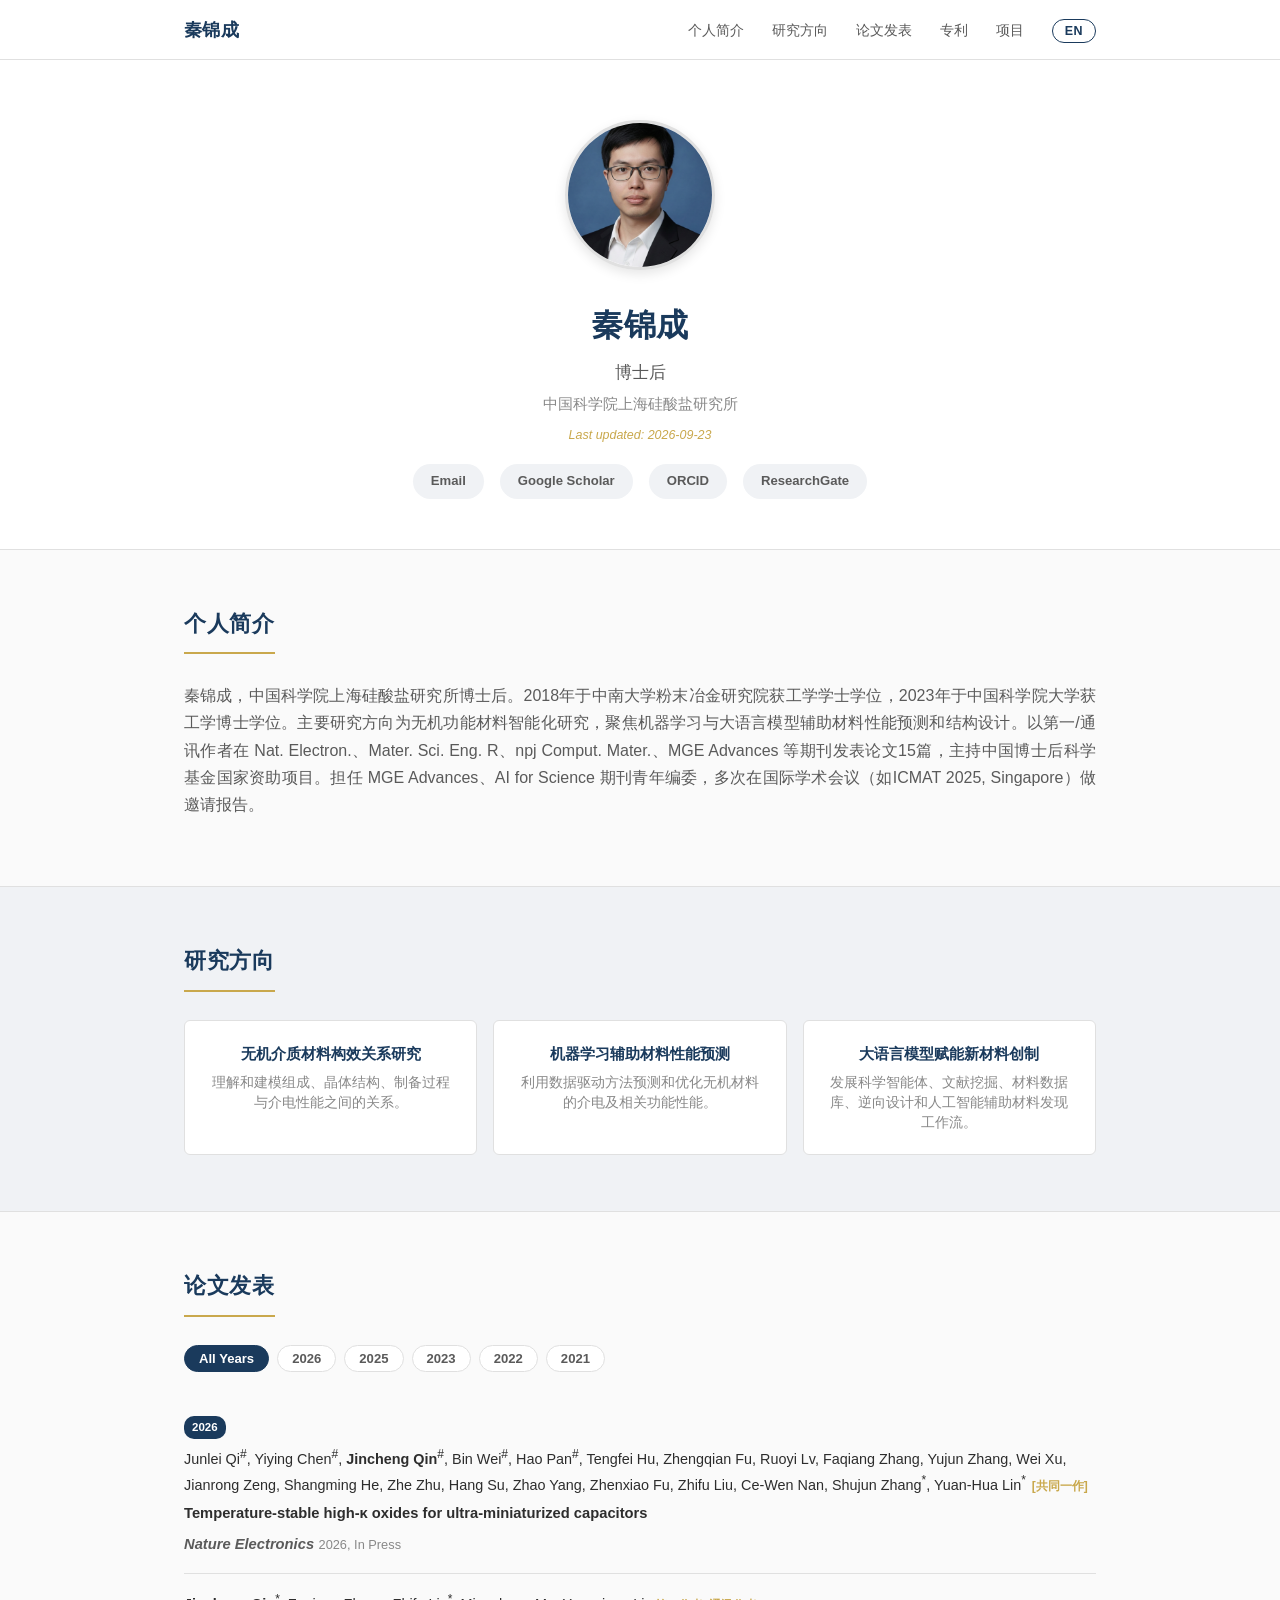
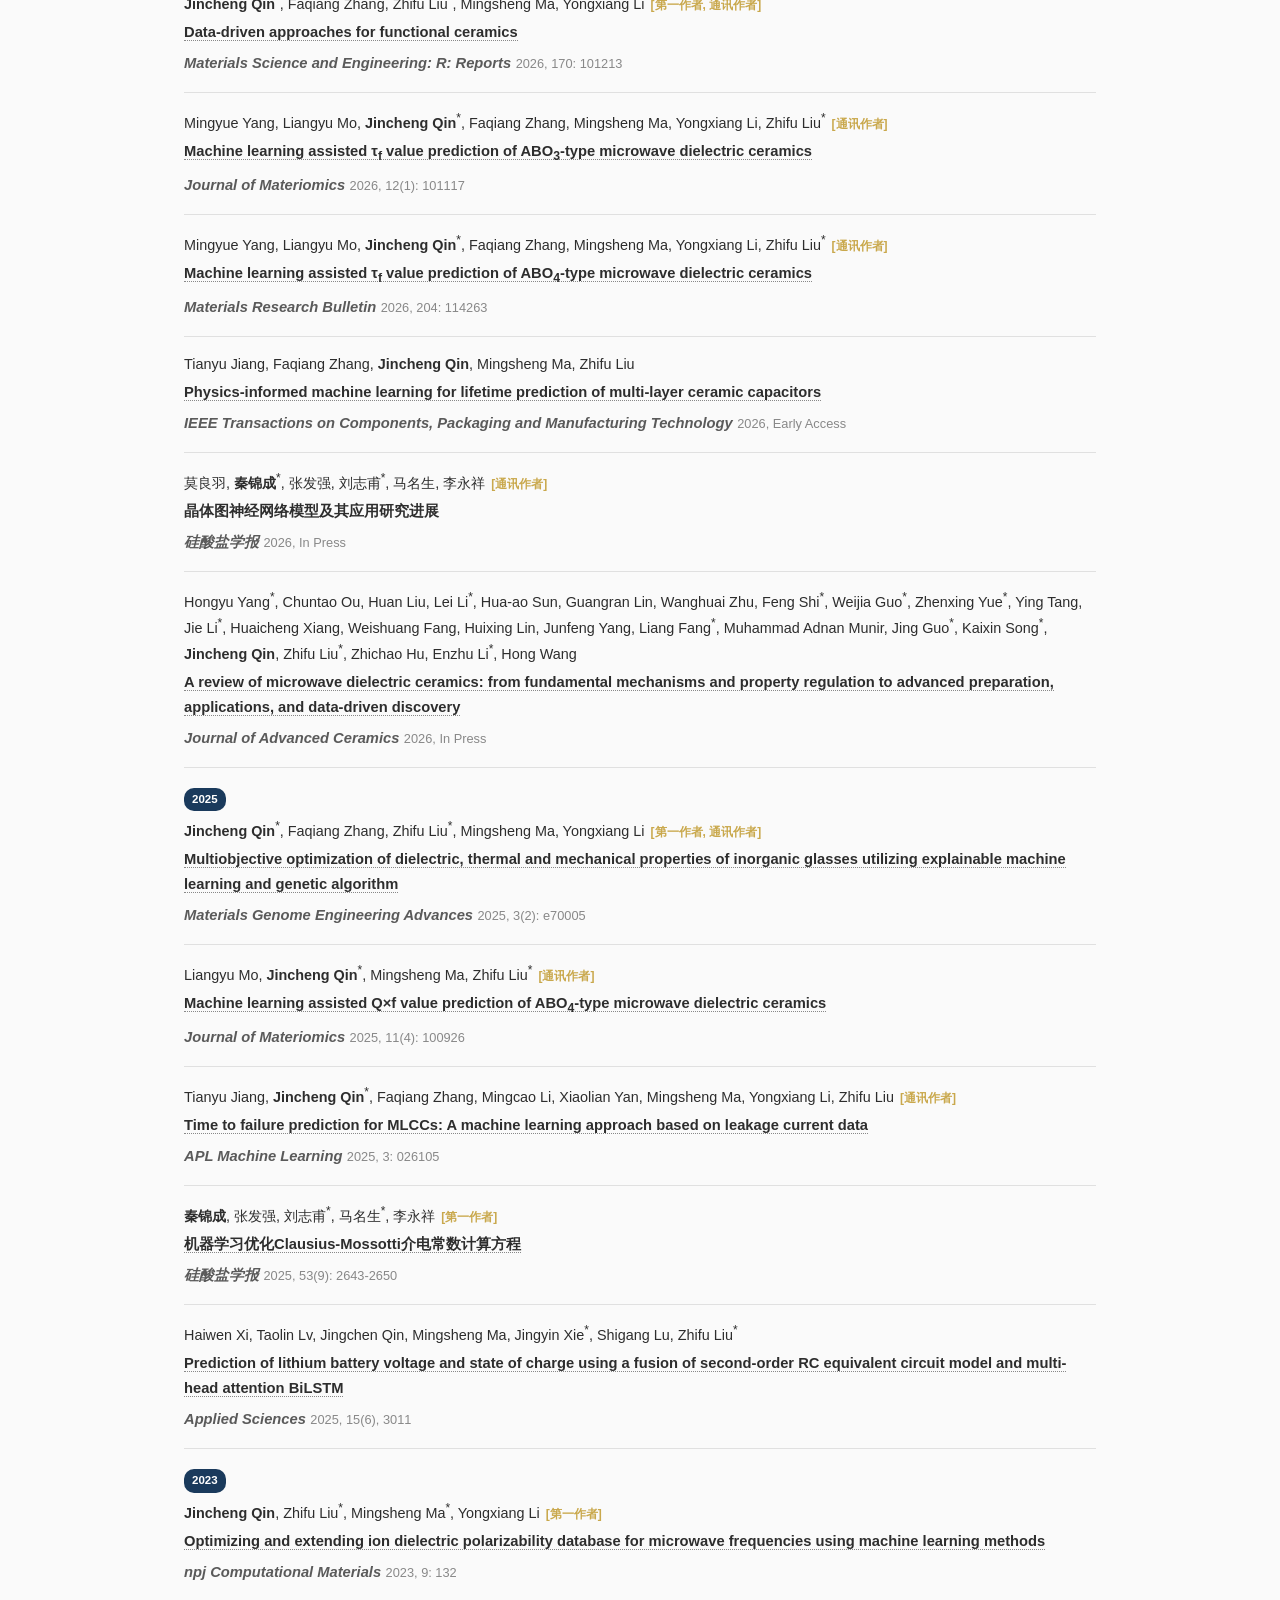
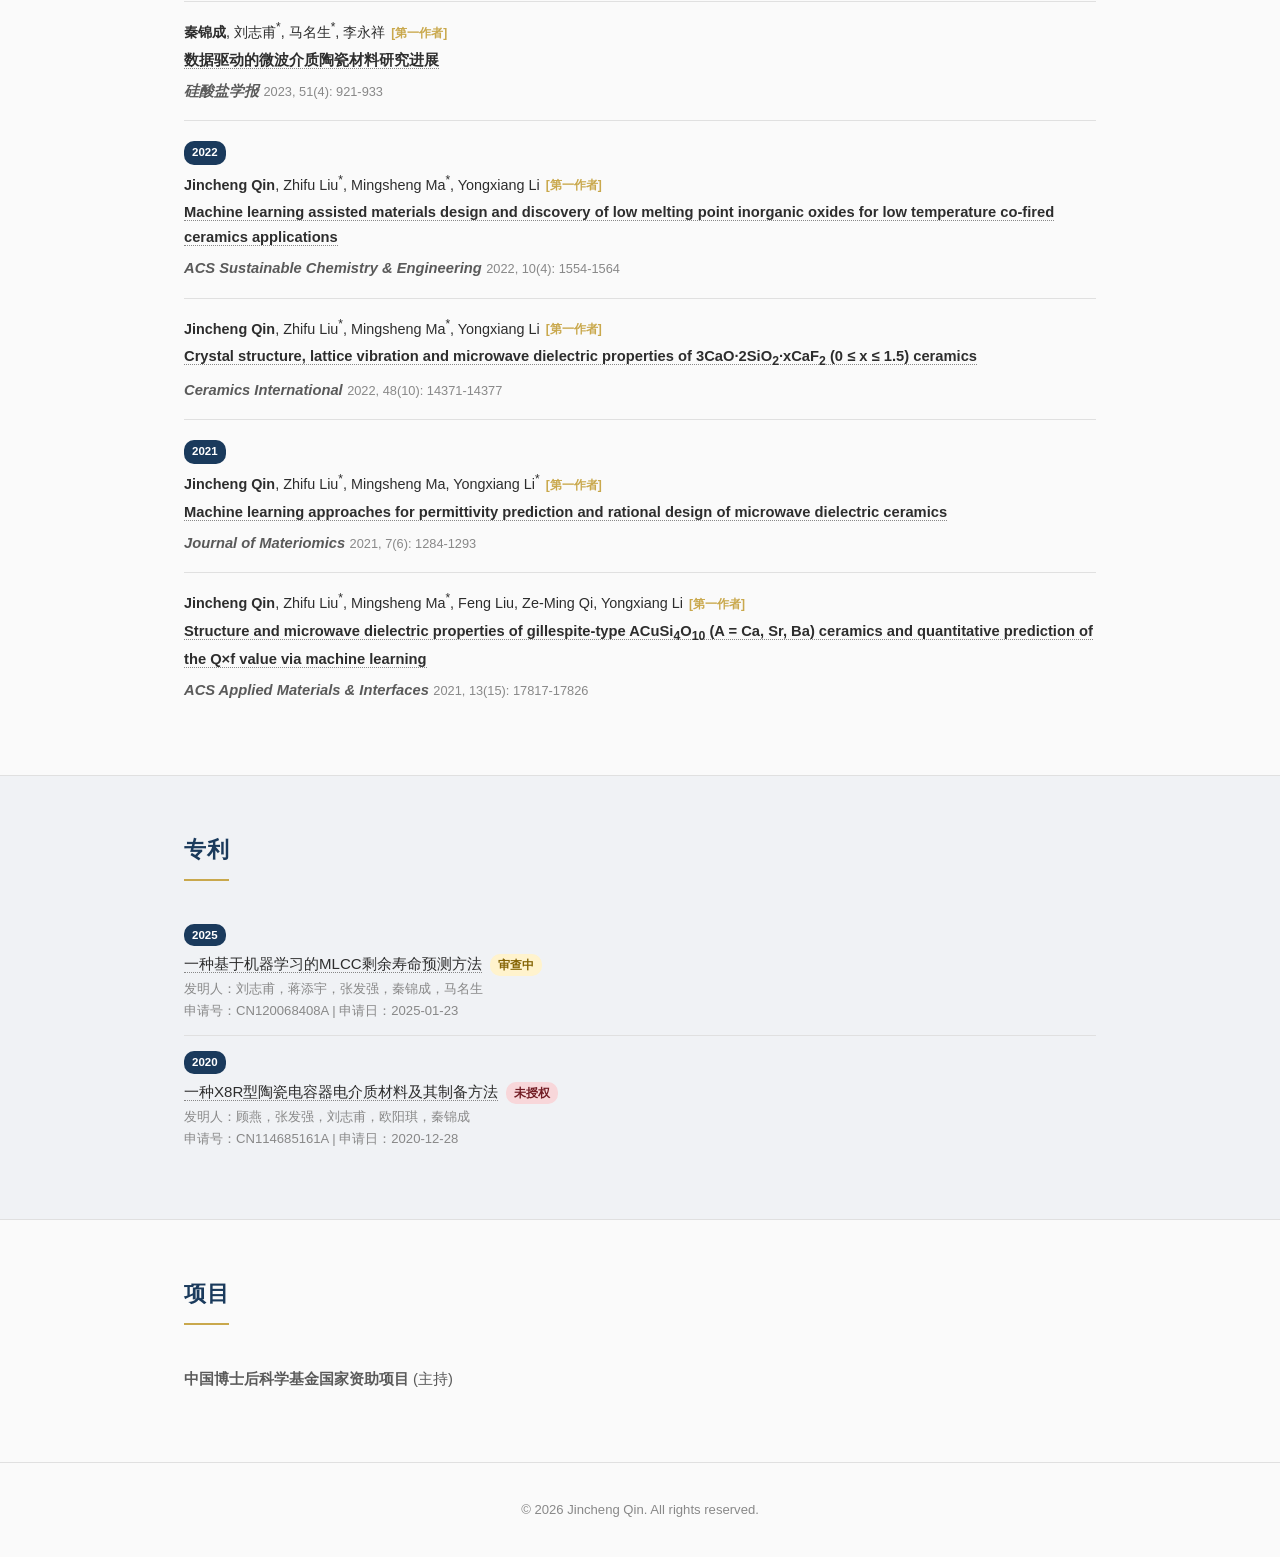
==== index.html @ 574beeb6 "Remove temporary research descriptions from homepage" ====
<!DOCTYPE html>
<html lang="zh-CN">
<head>
  <meta charset="UTF-8">
  <meta name="viewport" content="width=device-width, initial-scale=1.0">
  <title>Jincheng Qin (秦锦成) | Materials Scientist | Machine Learning for Functional Ceramics</title>

  <!-- ===== SEO Meta Tags ===== -->
  <meta name="description" content="Jincheng Qin (秦锦成) is a postdoctoral researcher at the Shanghai Institute of Ceramics, Chinese Academy of Sciences. His research focuses on machine learning, materials informatics, microwave dielectric ceramics, MLCCs, and large language model-assisted materials discovery and design.">
  <meta name="keywords" content="秦锦成, Jincheng Qin, 上硅所, SICCAS, 博士后, Postdoctoral Fellow, 机器学习, machine learning, 大语言模型, large language model, 材料基因工程, materials genome engineering, 无机功能材料, inorganic functional materials, 微波介质陶瓷, microwave dielectric ceramics, MLCC, 中科院上海硅酸盐研究所, Shanghai Institute of Ceramics">
  <meta name="author" content="Jincheng Qin">
  <meta name="robots" content="index, follow, max-image-preview:large">
  <meta name="googlebot" content="index, follow">
  <link rel="alternate" hreflang="x-default" href="https://qinjcsiccas.github.io/cv/">
  <link rel="alternate" hreflang="en" href="https://qinjcsiccas.github.io/cv/">
  <link rel="alternate" hreflang="zh" href="https://qinjcsiccas.github.io/cv/">
  <link rel="sitemap" type="application/xml" href="https://qinjcsiccas.github.io/cv/sitemap.xml">

  <!-- ===== Open Graph (for social sharing & AI agents like ChatGPT) ===== -->
  <meta property="og:title" content="Jincheng Qin (秦锦成) — Postdoctoral Fellow, SICCAS">
  <meta property="og:description" content="无机功能材料智能化研究，聚焦机器学习与大语言模型辅助材料性能预测和结构设计。">
  <meta property="og:type" content="profile">
  <meta property="og:url" content="https://qinjcsiccas.github.io/cv/">
  <meta property="og:image" content="https://qinjcsiccas.github.io/cv/images/Gemini.jpg">
  <meta property="og:locale" content="zh_CN">
  <meta property="profile:first_name" content="Jincheng">
  <meta property="profile:last_name" content="Qin">
  <meta property="profile:username" content="qinjcsiccas">

  <!-- ===== Canonical URL ===== -->
  <link rel="canonical" href="https://qinjcsiccas.github.io/cv/">

  <!-- ===== JSON-LD Structured Data ===== -->
  <script type="application/ld+json">
  {
    "@context":"https://schema.org",
    "@type":"ProfilePage",
    "@id":"https://qinjcsiccas.github.io/cv/#profile",
    "url":"https://qinjcsiccas.github.io/cv/",
    "name":"Jincheng Qin (秦锦成) - Personal Academic Homepage",
    "description":"Personal academic homepage of Jincheng Qin (秦锦成), a materials scientist working on machine learning, materials informatics, microwave dielectric ceramics, MLCCs, and AI-assisted materials discovery.",
    "dateModified":"2026-09-23T00:00:00+08:00",
    "mainEntity":{
      "@type":"Person",
      "@id":"https://qinjcsiccas.github.io/cv/#person",
      "name":"Jincheng Qin",
      "alternateName":["秦锦成","Qin Jincheng"],
      "givenName":"Jincheng",
      "familyName":"Qin",
      "jobTitle":"Postdoctoral Researcher",
      "url":"https://qinjcsiccas.github.io/cv/",
      "description":"Materials scientist working on machine learning, materials informatics, microwave dielectric ceramics, MLCCs, and AI-assisted materials discovery.",
      "image":"https://qinjcsiccas.github.io/cv/images/Gemini.jpg",
      "affiliation":{"@type":"Organization","name":"Shanghai Institute of Ceramics, Chinese Academy of Sciences","alternateName":"中国科学院上海硅酸盐研究所"},
      "alumniOf":[{"@type":"Organization","name":"University of Chinese Academy of Sciences","alternateName":"中国科学院大学"},{"@type":"Organization","name":"Central South University","alternateName":"中南大学"}],
      "knowsAbout":["Materials Science","Materials Informatics","Machine Learning","Artificial Intelligence","Microwave Dielectric Ceramics","Multilayer Ceramic Capacitors","Materials Databases","Inverse Materials Design","Scientific AI Agents"],
      "sameAs":["https://scholar.google.com/citations?user=EhcCDTUAAAAJ&hl=zh-CN","https://orcid.org/0000-0002-0398-4565","https://www.researchgate.net/profile/Jincheng_Qin2"]
    }
  }
  </script>

  <link rel="stylesheet" href="css/style.css">
</head>
<body>

<!-- Navigation -->
<nav class="nav">
  <div class="nav-inner">
    <a href="#" class="nav-name" id="nav-name">秦锦成</a>
    <ul class="nav-links">
      <li><a href="#about" id="nav-about">个人简介</a></li>
      <li><a href="#research" id="nav-research">研究方向</a></li>
      <li><a href="#publications" id="nav-pub">论文发表</a></li>
      <li><a href="#patents" id="nav-patents">专利</a></li>
      <li><a href="#grants" id="nav-grants">基金</a></li>
      <li><button class="lang-toggle" id="lang-btn">EN</button></li>
    </ul>
  </div>
</nav>

<!-- Hero -->
<header class="hero" id="home">
  <img src="images/Gemini.jpg" alt="Jincheng Qin" class="hero-photo">
  <h1 class="hero-name" id="hero-name">秦锦成</h1>
  <p class="hero-title" id="hero-title">博士后</p>
  <p class="hero-affiliation" id="hero-affiliation">中国科学院上海硅酸盐研究所</p>
  <p class="hero-update">Last updated: 2026-09-23</p>
  <div class="hero-social">
    <a href="mailto:qinjccas@gmail.com" title="Email">Email</a>
    <a href="https://scholar.google.com/citations?user=EhcCDTUAAAAJ&hl=zh-CN&oi=ao" title="Google Scholar" target="_blank">Google Scholar</a>
    <a href="https://orcid.org/0000-0002-0398-4565" title="ORCID" target="_blank">ORCID</a>
    <a href="https://www.researchgate.net/profile/Jincheng_Qin2" title="ResearchGate" target="_blank">ResearchGate</a>
  </div>
</header>

<!-- About -->
<section class="section" id="about">
  <h2 class="section-title" id="about-heading">个人简介</h2>
  <div class="about-text">
    <div id="about-full" class="about-full"><p><strong>Jincheng Qin (秦锦成)</strong> is a postdoctoral researcher at the <strong>Shanghai Institute of Ceramics, Chinese Academy of Sciences</strong>.</p><p>His research focuses on <strong>machine learning and artificial intelligence for materials science</strong>, with particular interests in <strong>microwave dielectric ceramics</strong>, <strong>multilayer ceramic capacitors (MLCCs)</strong>, <strong>materials informatics</strong>, <strong>materials databases</strong>, and <strong>AI-assisted materials discovery and design</strong>.</p><p>His recent work explores <strong>large language model-assisted scientific agents</strong>, data-driven materials design, inverse design, high-throughput screening, and closed-loop prediction, experiment, and characterization workflows.</p></div>
  </div>
</section>

<!-- Research Interests -->
<div class="section-alt">
  <section class="section" id="research">
    <h2 class="section-title" id="research-heading">研究方向</h2>
    <div class="research-grid" id="research-grid"></div>
  </section>
</div>

<!-- Publications -->
<section class="section" id="publications">
  <h2 class="section-title" id="pub-heading">论文发表</h2>
  <div class="pub-year-filter" id="pub-year-filter"></div>
  <ul class="pub-list" id="pub-list"></ul>
</section>

<!-- Patents -->
<div class="section-alt">
  <section class="section" id="patents">
    <h2 class="section-title" id="patent-heading">专利</h2>
    <ul class="patent-list" id="patent-list"></ul>
  </section>
</div>

<!-- Grants -->
<section class="section" id="grants">
  <h2 class="section-title" id="grant-heading">科研基金</h2>
  <div id="grant-list"></div>
</section>

<!-- Footer -->
<footer class="footer">
  <p id="footer-text">© 2026 Jincheng Qin. All rights reserved.</p>
</footer>

<script src="js/main.js"></script>
</body>
</html>
---- css/style.css ----
/* ========================================
   Academic Personal Homepage - Style
   Clean, minimal, materials science scholar
   ======================================== */

:root {
  --primary: #1a3a5c;
  --primary-light: #2c5f8a;
  --accent: #c9a84c;
  --accent-light: #e8d5a3;
  --bg: #fafafa;
  --bg-alt: #f0f2f5;
  --text: #2d2d2d;
  --text-light: #5a5a5a;
  --text-muted: #888;
  --border: #e0e0e0;
  --white: #ffffff;
  --shadow: 0 1px 3px rgba(0,0,0,0.08);
  --shadow-md: 0 4px 12px rgba(0,0,0,0.1);
  --radius: 6px;
  --max-width: 960px;
  --nav-height: 60px;
}

* { margin: 0; padding: 0; box-sizing: border-box; }

html { scroll-behavior: smooth; scroll-padding-top: var(--nav-height); }

body {
  font-family: "Segoe UI", "Helvetica Neue", Arial, "Noto Sans SC", "PingFang SC", "Microsoft YaHei", sans-serif;
  font-size: 16px;
  line-height: 1.7;
  color: var(--text);
  background: var(--bg);
  -webkit-font-smoothing: antialiased;
}

/* ===== Navigation ===== */
.nav {
  position: fixed; top: 0; left: 0; right: 0; z-index: 1000;
  height: var(--nav-height);
  background: rgba(255,255,255,0.95);
  backdrop-filter: blur(10px);
  border-bottom: 1px solid var(--border);
  display: flex; align-items: center;
}

.nav-inner {
  max-width: var(--max-width); width: 100%;
  margin: 0 auto; padding: 0 24px;
  display: flex; justify-content: space-between; align-items: center;
}

.nav-name {
  font-size: 1.15rem; font-weight: 700; color: var(--primary);
  text-decoration: none; letter-spacing: 0.02em;
}

.nav-links { display: flex; gap: 28px; align-items: center; list-style: none; }
.nav-links a {
  font-size: 0.9rem; color: var(--text-light); text-decoration: none;
  font-weight: 500; transition: color 0.2s;
}
.nav-links a:hover { color: var(--primary); }

.lang-toggle {
  background: none; border: 1.5px solid var(--primary);
  color: var(--primary); font-size: 0.78rem; font-weight: 600;
  padding: 4px 12px; border-radius: 20px; cursor: pointer;
  transition: all 0.2s; letter-spacing: 0.04em;
}
.lang-toggle:hover { background: var(--primary); color: var(--white); }

/* ===== Hero ===== */
.hero {
  padding: calc(var(--nav-height) + 60px) 24px 50px;
  text-align: center; background: var(--white);
  border-bottom: 1px solid var(--border);
}

.hero-photo {
  width: 150px; height: 150px; border-radius: 50%;
  object-fit: cover; border: 3px solid var(--border);
  margin-bottom: 20px; box-shadow: var(--shadow-md);
}

.hero-name { font-size: 2rem; font-weight: 700; color: var(--primary); margin-bottom: 6px; letter-spacing: 0.02em; }
.hero-title { font-size: 1.05rem; color: var(--text-light); margin-bottom: 4px; }
.hero-affiliation { font-size: 0.95rem; color: var(--text-muted); margin-bottom: 8px; }
.hero-update { font-size: 0.78rem; color: var(--accent); margin-bottom: 18px; font-style: italic; }

.hero-social { display: flex; justify-content: center; gap: 16px; }
.hero-social a {
  display: inline-flex; align-items: center; justify-content: center;
  padding: 6px 18px; border-radius: 20px;
  background: var(--bg-alt); color: var(--text-light);
  text-decoration: none; font-size: 0.82rem; font-weight: 600;
  transition: all 0.2s;
}
.hero-social a:hover { background: var(--primary); color: var(--white); }

/* ===== Section Common ===== */
.section {
  max-width: var(--max-width); margin: 0 auto;
  padding: 56px 24px;
}

.section-alt { background: var(--bg-alt); border-top: 1px solid var(--border); border-bottom: 1px solid var(--border); }
.section-alt .section { padding-top: 56px; padding-bottom: 56px; }

.section-title {
  font-size: 1.35rem; font-weight: 700; color: var(--primary);
  margin-bottom: 28px; padding-bottom: 10px;
  border-bottom: 2px solid var(--accent);
  display: inline-block; letter-spacing: 0.03em;
}

/* ===== About ===== */
.about-text { color: var(--text-light); max-width: var(--max-width); text-align: justify; }
.about-text p { margin-bottom: 12px; }

.about-full {
  margin-bottom: 12px;
  text-align: justify;
}

/* ===== Research Interests ===== */
.research-grid {
  display: grid;
  grid-template-columns: repeat(auto-fill, minmax(260px, 1fr));
  gap: 16px;
}

.research-card {
  background: var(--white); border: 1px solid var(--border);
  border-radius: var(--radius); padding: 20px 22px;
  transition: all 0.2s; text-align: center;
}
.research-card:hover {
  border-color: var(--primary-light);
  box-shadow: var(--shadow-md);
  transform: translateY(-2px);
}

.research-card h3 {
  font-size: 0.95rem; font-weight: 700; color: var(--primary);
  margin-bottom: 6px;
}
.research-card p {
  font-size: 0.85rem; color: var(--text-muted); line-height: 1.5;
}

/* ===== Publications ===== */
.pub-year-filter {
  display: flex; flex-wrap: wrap; gap: 8px; margin-bottom: 24px;
}
.pub-year-btn {
  background: var(--white); border: 1.5px solid var(--border);
  color: var(--text-light); font-size: 0.82rem; font-weight: 600;
  padding: 5px 14px; border-radius: 20px; cursor: pointer;
  transition: all 0.2s;
}
.pub-year-btn:hover, .pub-year-btn.active {
  background: var(--primary); color: var(--white); border-color: var(--primary);
}

.pub-list { list-style: none; }

.pub-item {
  padding: 16px 0; border-bottom: 1px solid var(--border);
  transition: background 0.2s;
}
.pub-item:last-child { border-bottom: none; }
.pub-item.hidden { display: none; }

.pub-year-tag {
  display: inline-block; font-size: 0.72rem; font-weight: 700;
  background: var(--primary); color: var(--white);
  padding: 2px 8px; border-radius: 10px; margin-bottom: 6px;
}

.pub-authors { font-size: 0.9rem; color: var(--text); line-height: 1.6; }
.pub-authors .me { font-weight: 700; color: var(--primary); text-decoration: underline; text-underline-offset: 3px; }
.pub-authors .role { font-size: 0.75rem; color: var(--accent); font-weight: 600; margin-left: 2px; }

.pub-title { font-size: 0.92rem; font-weight: 600; color: var(--text); margin: 4px 0; }
.pub-doi-link { color: var(--text); text-decoration: none; border-bottom: 1px dotted var(--text-muted); transition: all 0.2s; }
.pub-doi-link:hover { color: var(--primary); border-bottom-color: var(--primary); }
.pub-journal { font-size: 0.92rem; font-style: italic; font-weight: 700; color: var(--text-light); }
.pub-detail { font-size: 0.8rem; color: var(--text-muted); }

/* ===== Patents ===== */
.patent-list { list-style: none; }
.patent-item {
  padding: 14px 0; border-bottom: 1px solid var(--border);
  font-size: 0.92rem; color: var(--text-light); line-height: 1.6;
}
.patent-item:last-child { border-bottom: none; }
.patent-status {
  display: inline-block; font-size: 0.72rem; font-weight: 600;
  padding: 2px 8px; border-radius: 10px; margin-left: 8px;
}
.patent-status.pending { background: #fff3cd; color: #856404; }
.patent-status.unauthorized { background: #f8d7da; color: #721c24; }
.patent-title { font-size: 0.94rem; font-weight: 500; color: var(--text); margin-bottom: 2px; }
.patent-inventor { font-size: 0.82rem; color: var(--text-muted); margin-top: 2px; }
.patent-detail { font-size: 0.82rem; color: var(--text-muted); margin-top: 1px; }

/* ===== Grants ===== */
.grant-item {
  padding: 14px 0; font-size: 0.92rem; color: var(--text-light);
  border-bottom: 1px solid var(--border);
}
.grant-item:last-child { border-bottom: none; }

/* ===== Footer ===== */
.footer {
  text-align: center; padding: 36px 24px;
  font-size: 0.82rem; color: var(--text-muted);
  border-top: 1px solid var(--border);
}

/* ===== Responsive ===== */
@media (max-width: 768px) {
  .nav-links { gap: 12px; }
  .nav-links a { font-size: 0.8rem; }
  .lang-toggle { font-size: 0.72rem; padding: 3px 10px; }
  .hero-name { font-size: 1.5rem; }
  .hero-photo { width: 120px; height: 120px; }
  .hero-title { font-size: 0.95rem; }
  .hero-affiliation { font-size: 0.85rem; }
  .section { padding: 40px 16px; }
  .research-grid { grid-template-columns: 1fr; }
  .pub-year-filter { gap: 6px; }
}

@media (max-width: 480px) {
  .nav-links { gap: 8px; }
  .nav-links a { font-size: 0.7rem; }
  .lang-toggle { font-size: 0.68rem; padding: 2px 8px; }
  .hero-name { font-size: 1.35rem; }
  .hero-title { font-size: 0.9rem; }
  .hero-affiliation { font-size: 0.78rem; }
  .hero-social a { padding: 5px 12px; font-size: 0.75rem; }
}
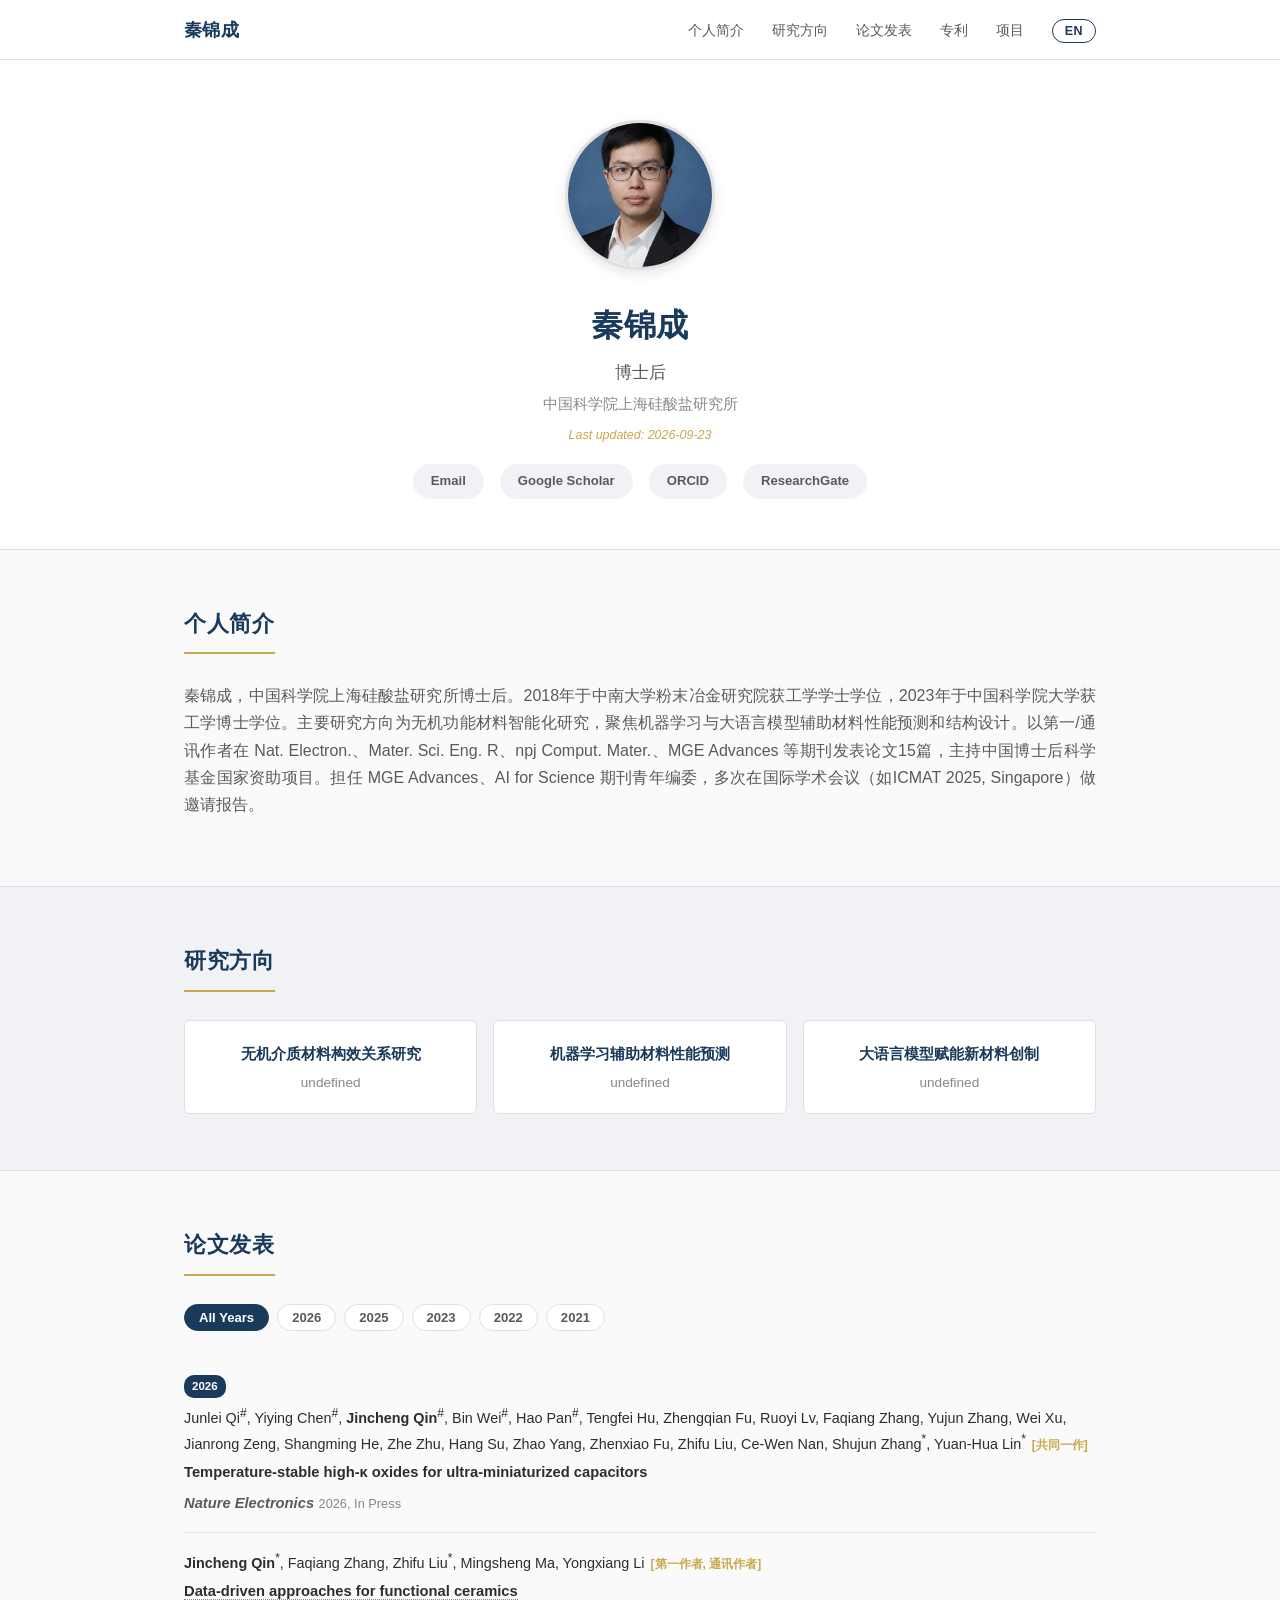
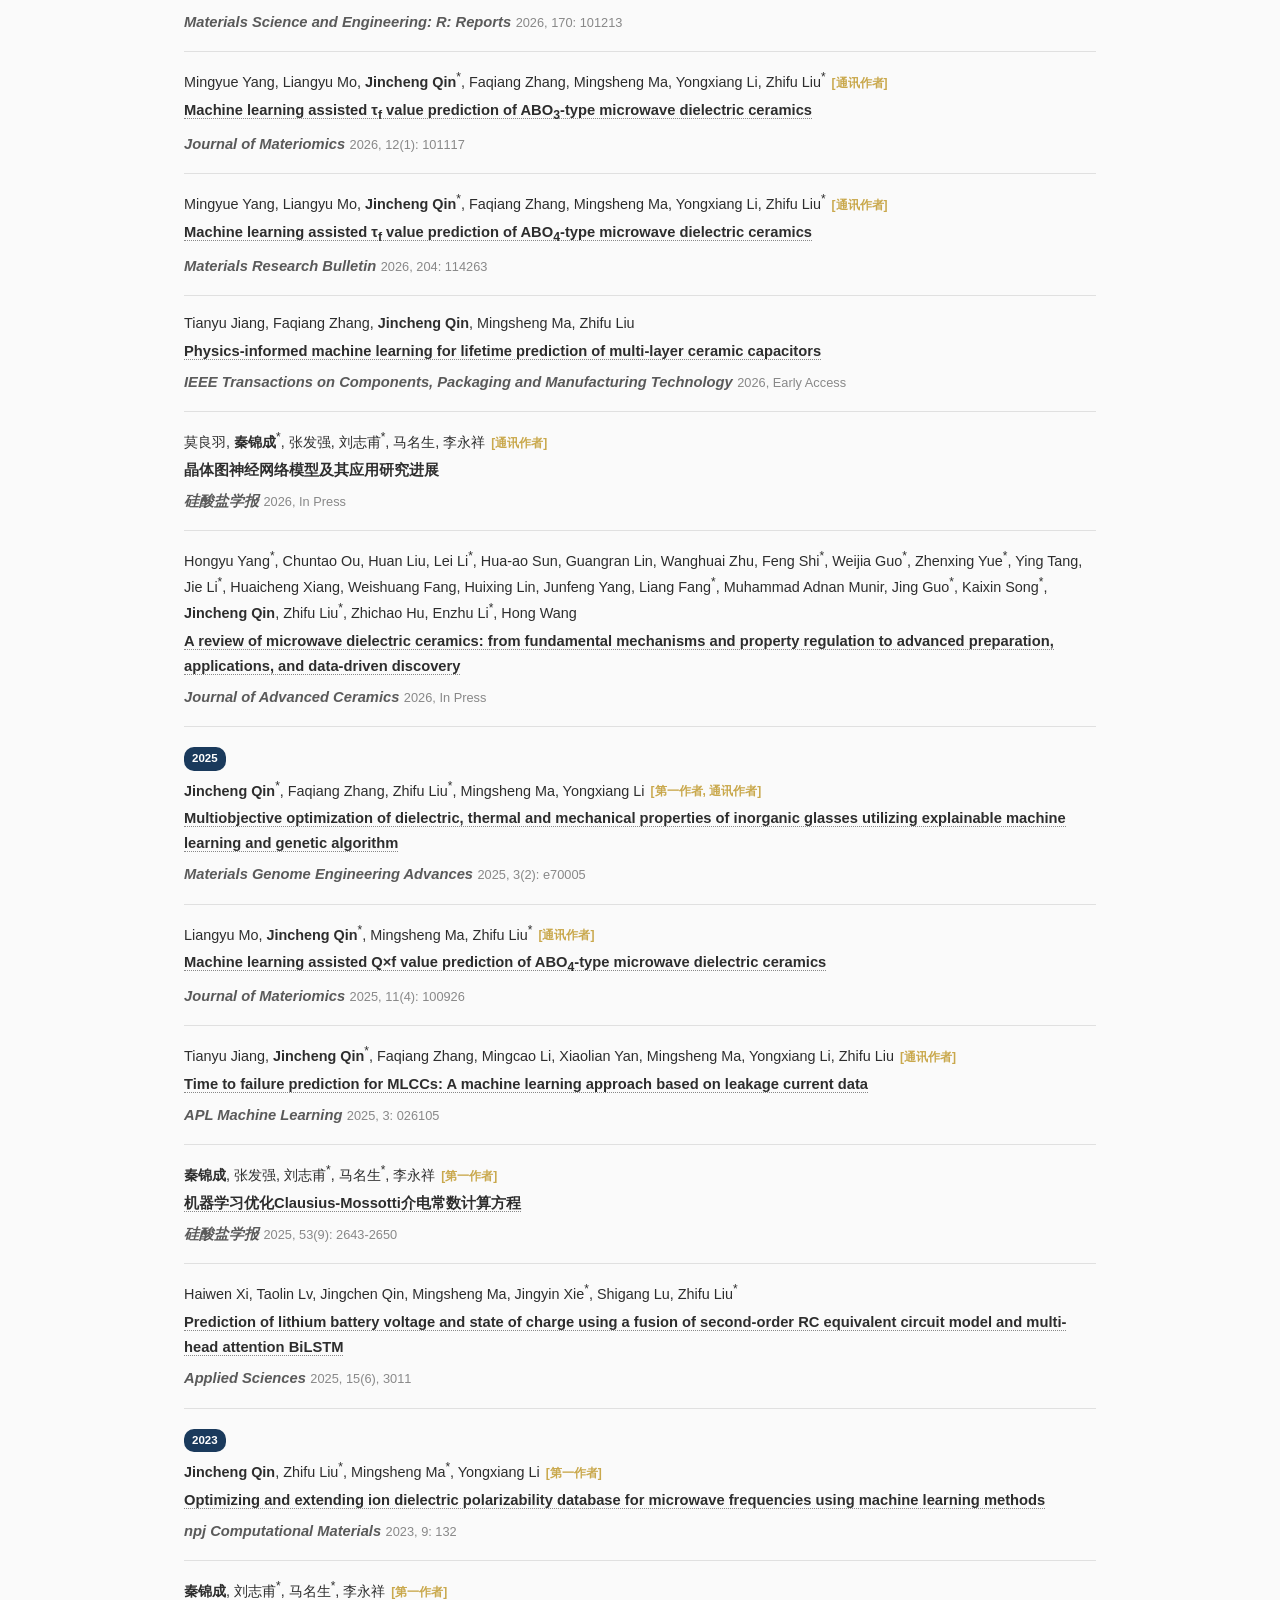
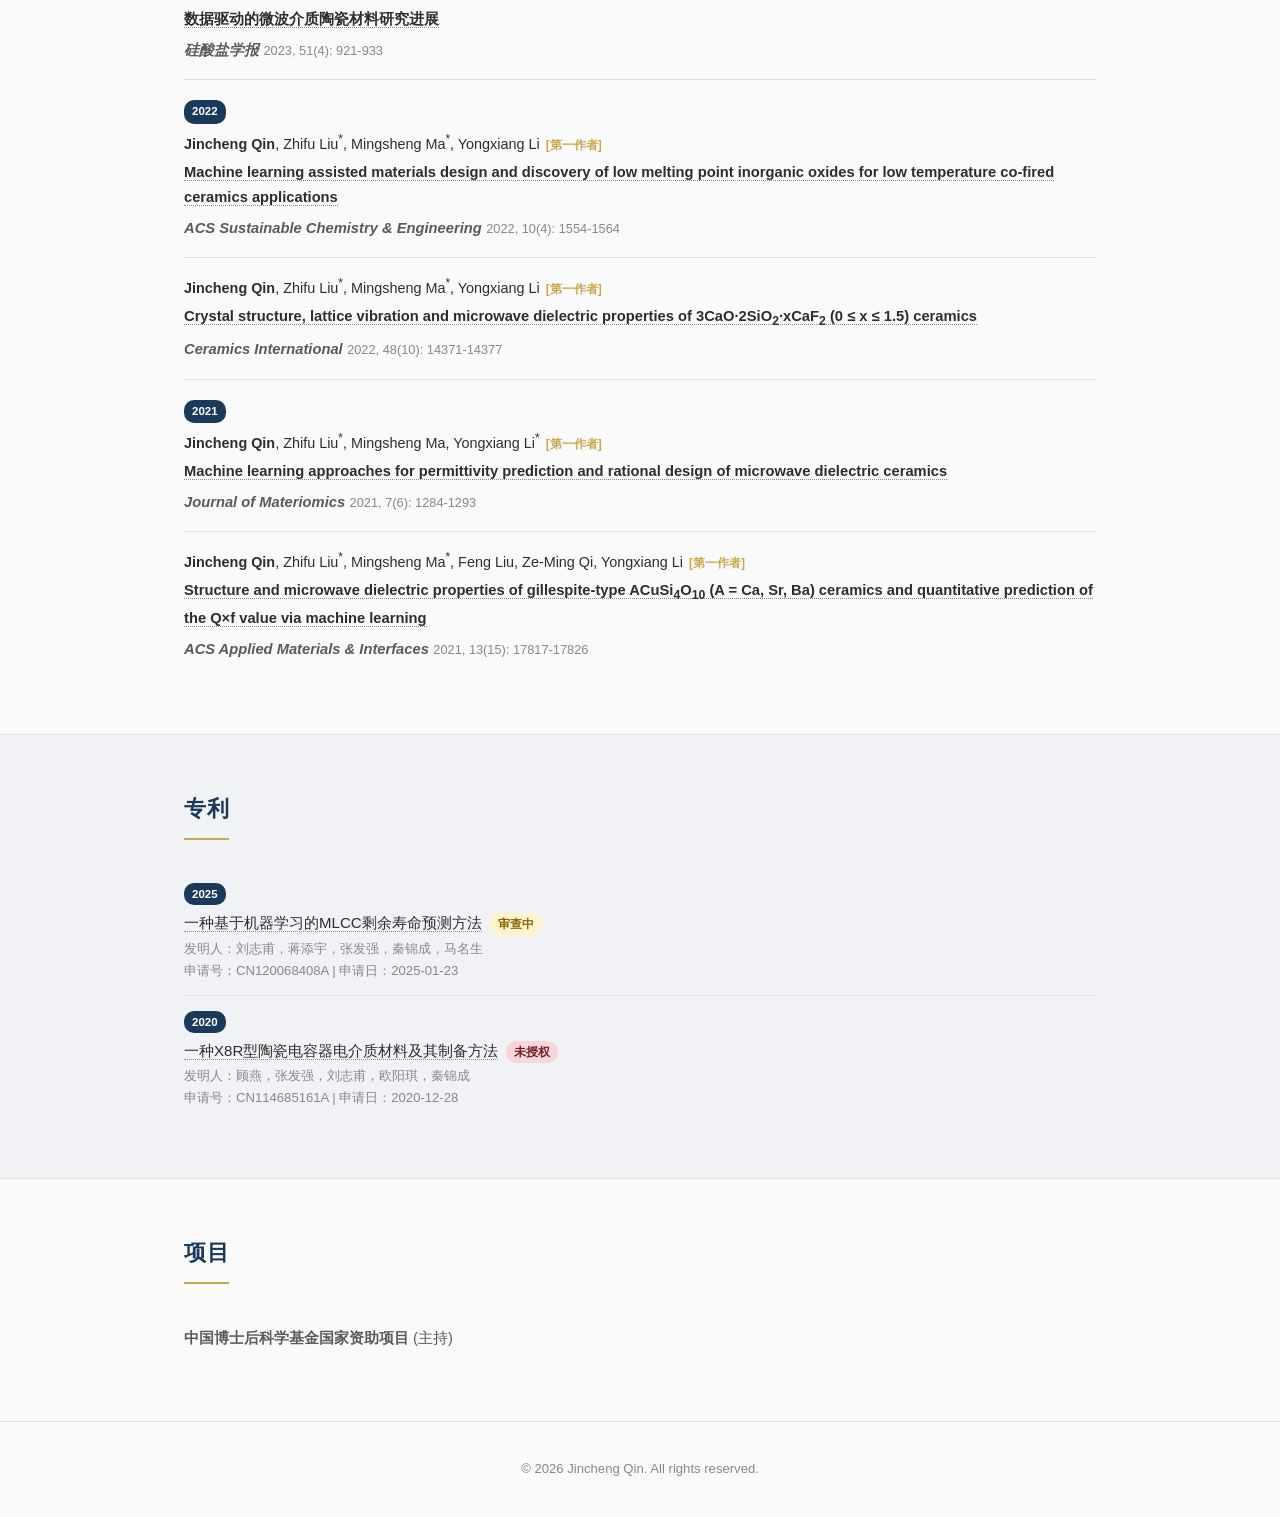
==== commit ec228a7e: "Update homepage title to AI for Materials" ====
--- a/index.html
+++ b/index.html
@@ -3,7 +3,7 @@
 <head>
   <meta charset="UTF-8">
   <meta name="viewport" content="width=device-width, initial-scale=1.0">
-  <title>Jincheng Qin (秦锦成) | Materials Scientist | Machine Learning for Functional Ceramics</title>
+  <title>Jincheng Qin (秦锦成) | Materials Scientist | AI for Materials</title>
 
   <!-- ===== SEO Meta Tags ===== -->
   <meta name="description" content="Jincheng Qin (秦锦成) is a postdoctoral researcher at the Shanghai Institute of Ceramics, Chinese Academy of Sciences. His research focuses on machine learning, materials informatics, microwave dielectric ceramics, MLCCs, and large language model-assisted materials discovery and design.">
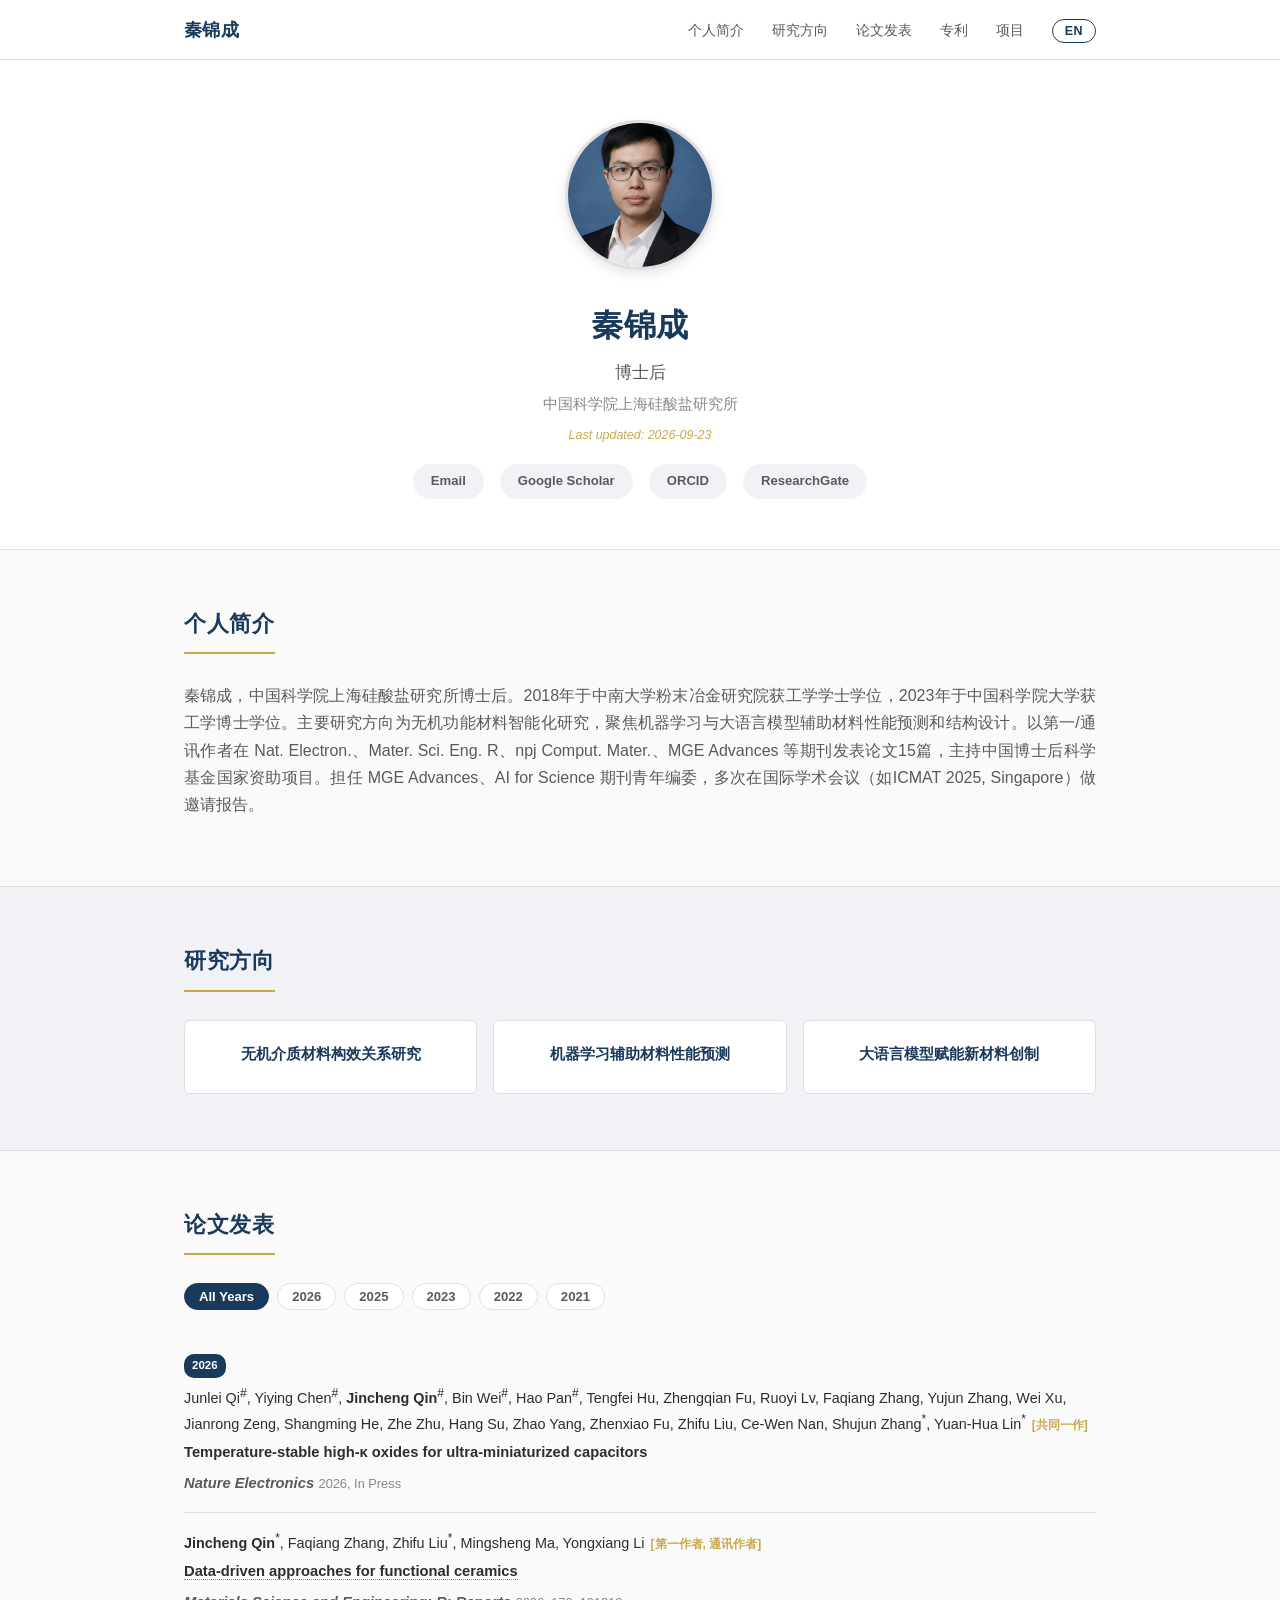
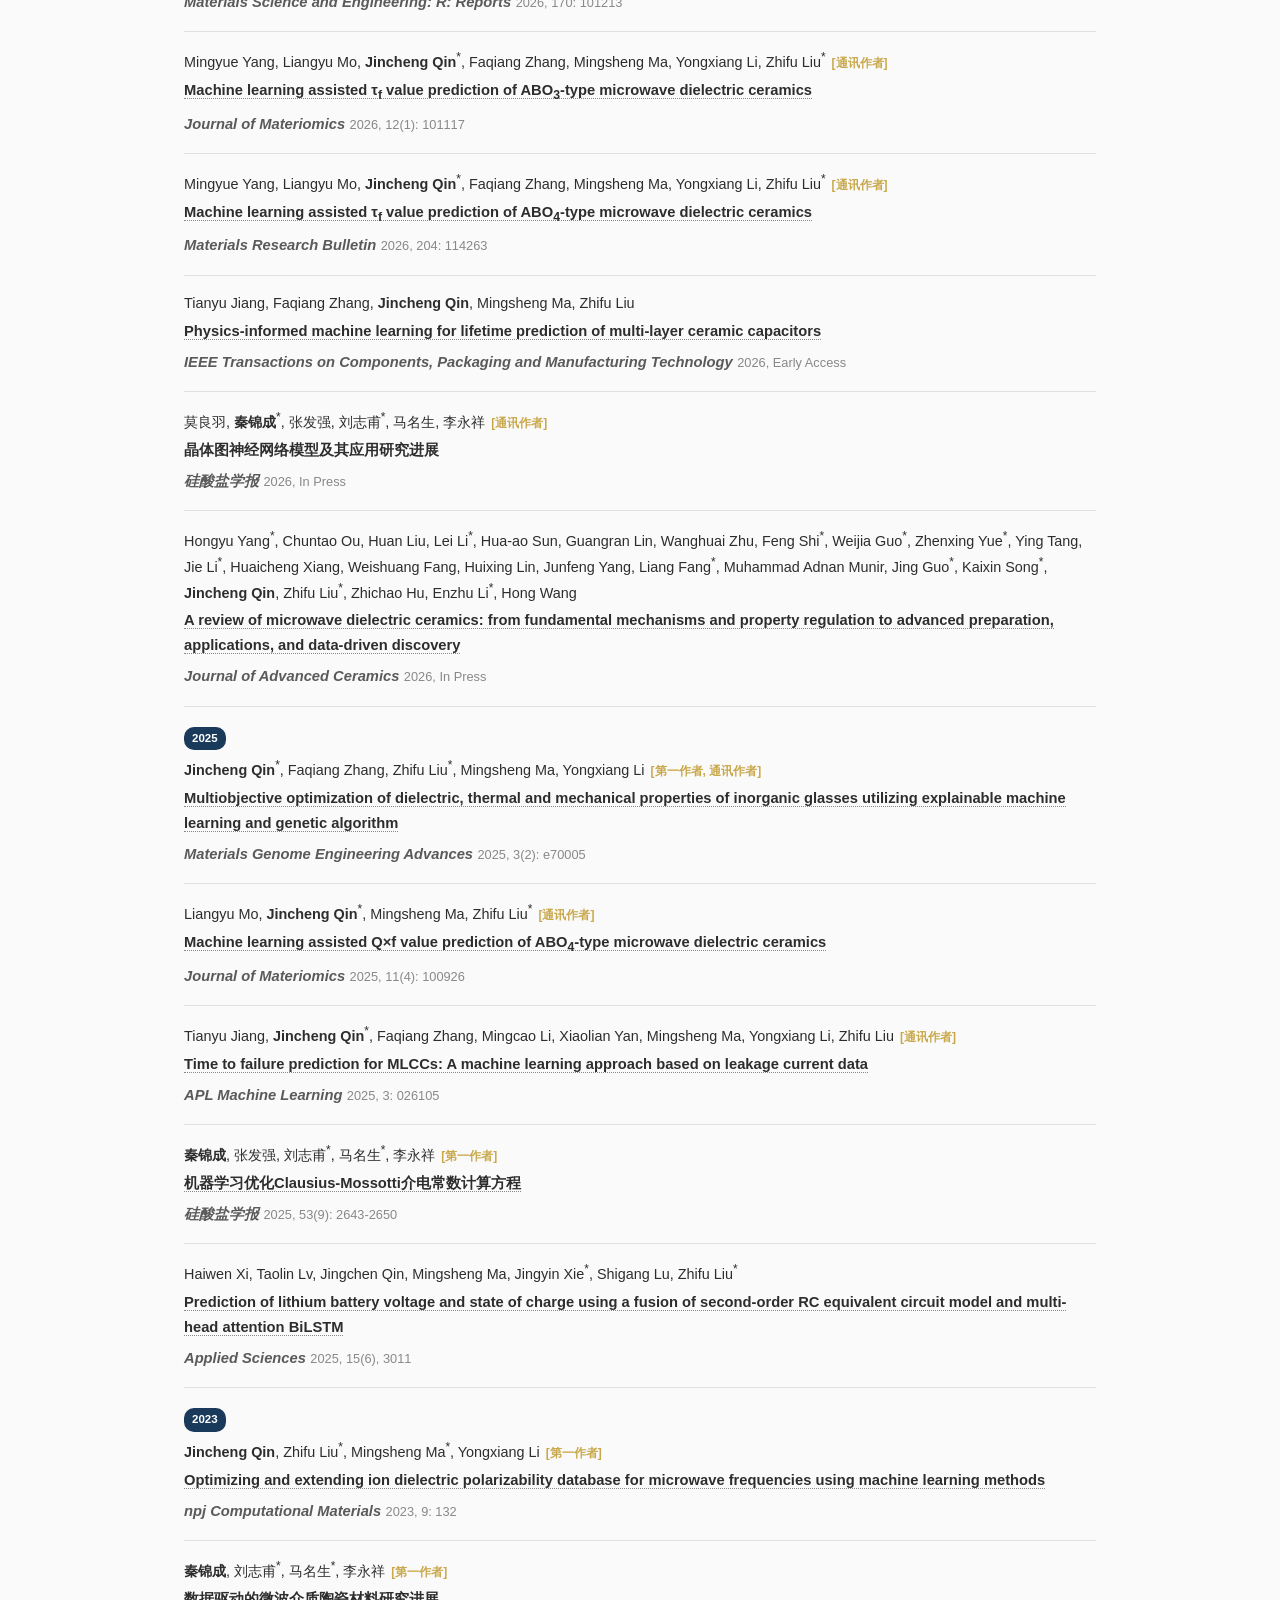
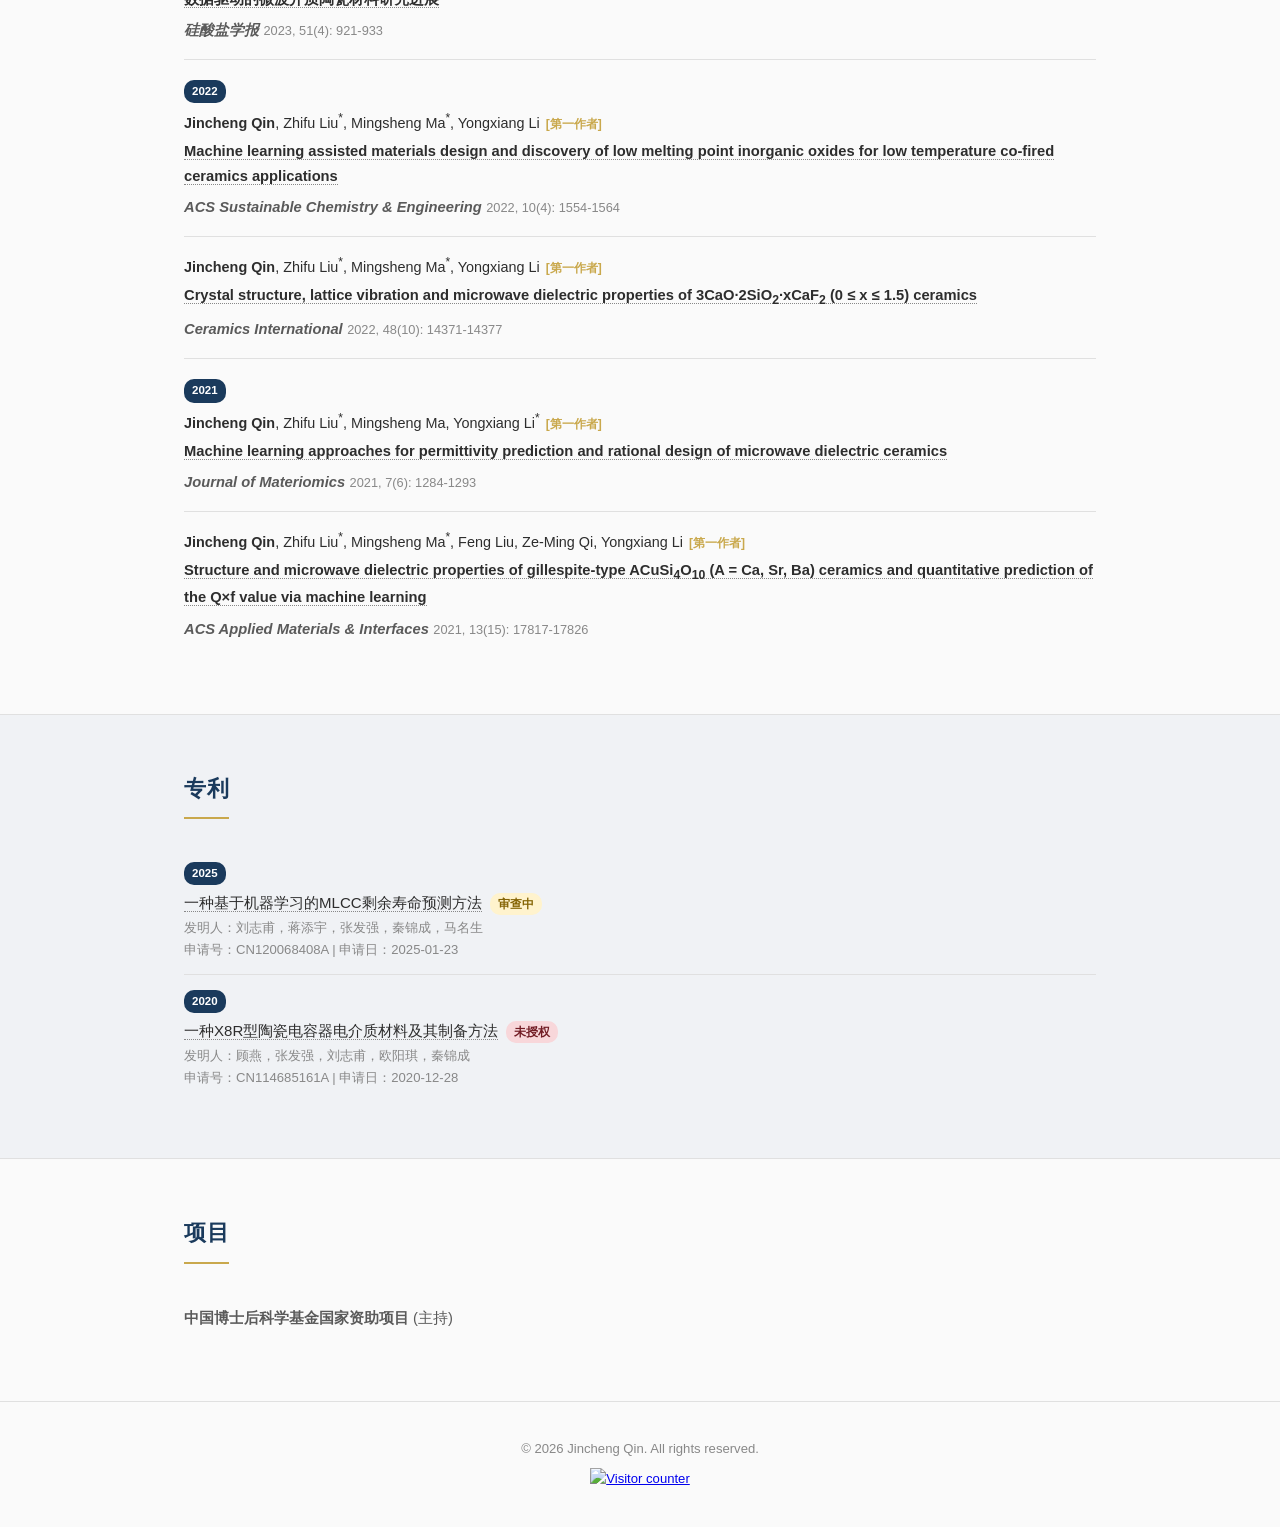
==== commit 368c5114: "Add public visitor counter" ====
--- a/index.html
+++ b/index.html
@@ -133,6 +133,7 @@
 <!-- Footer -->
 <footer class="footer">
   <p id="footer-text">© 2026 Jincheng Qin. All rights reserved.</p>
+  <p style="margin-top:8px;"><a href="https://librecounter.org/referer/show" target="_blank" rel="noopener noreferrer"><img src="https://librecounter.org/counter.svg" referrerPolicy="unsafe-url" alt="Visitor counter" style="vertical-align:middle;"></a></p>
 </footer>
 
 <script src="js/main.js"></script>
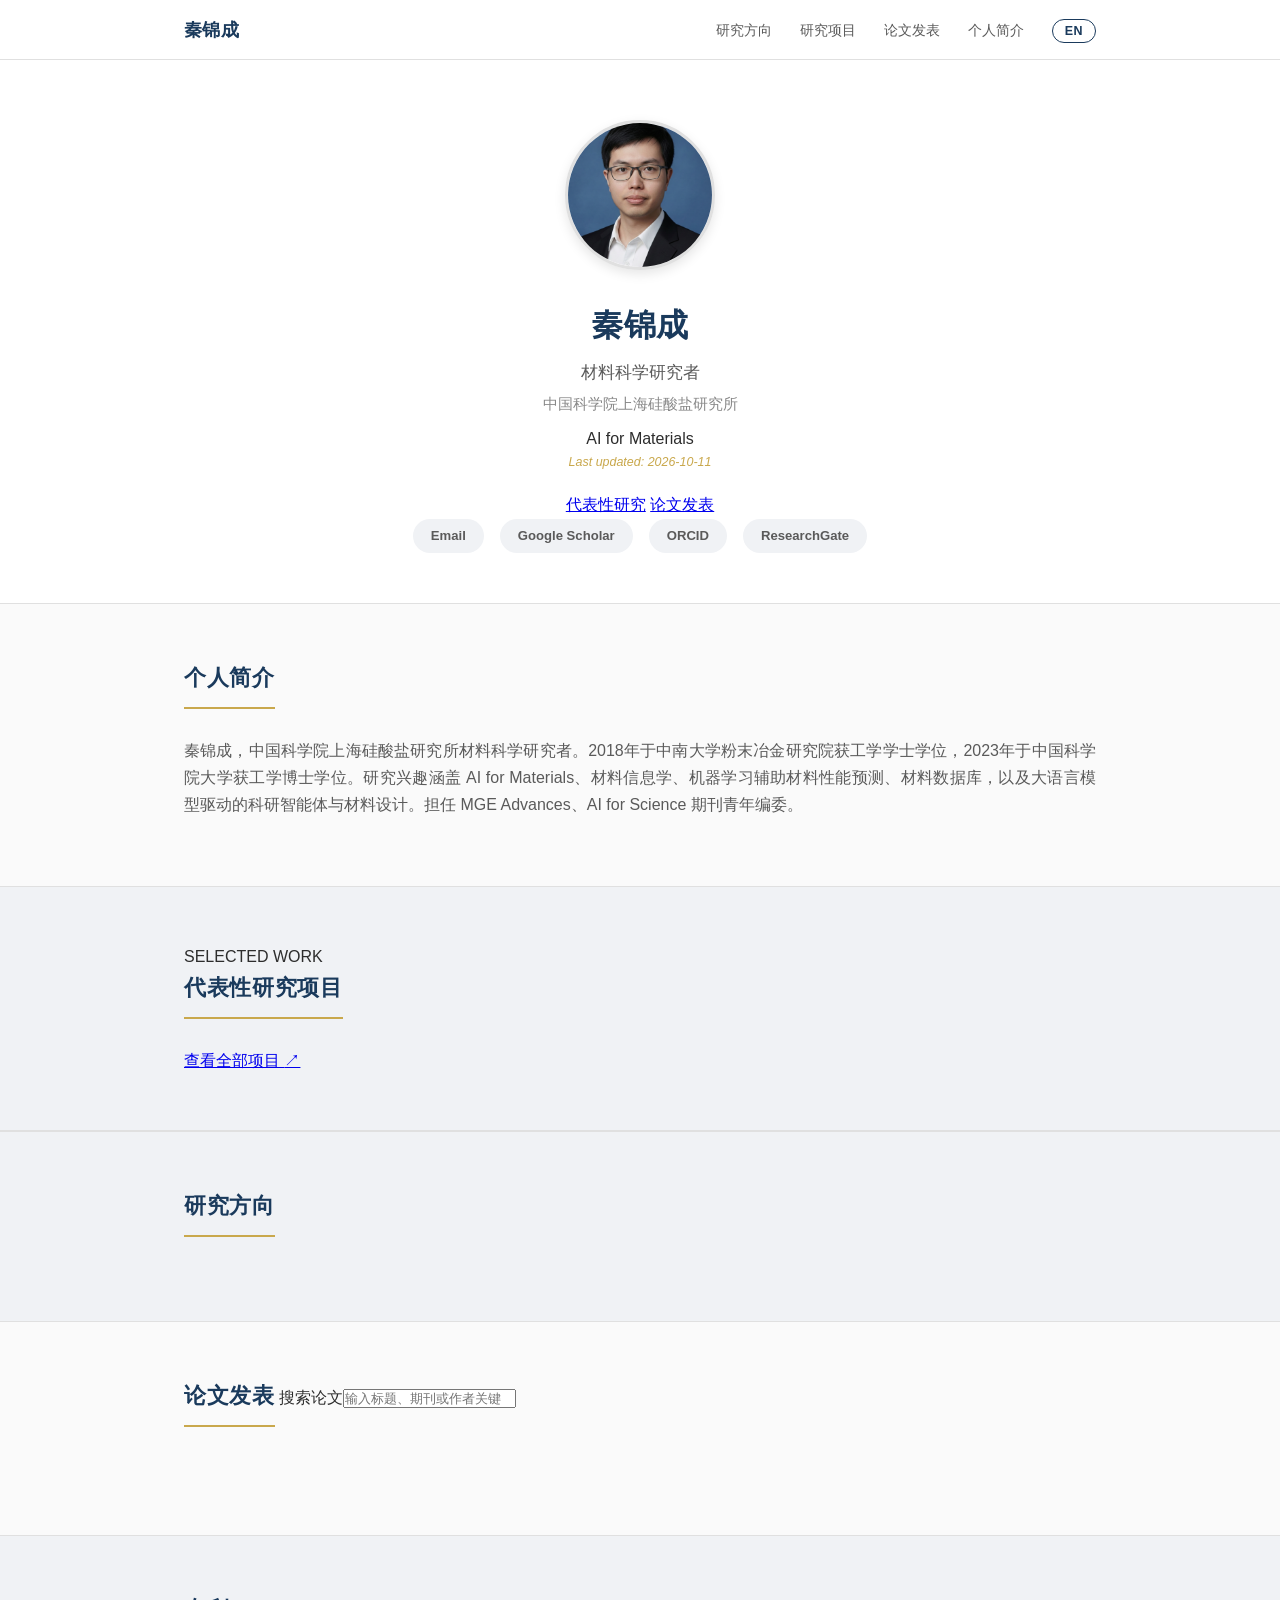
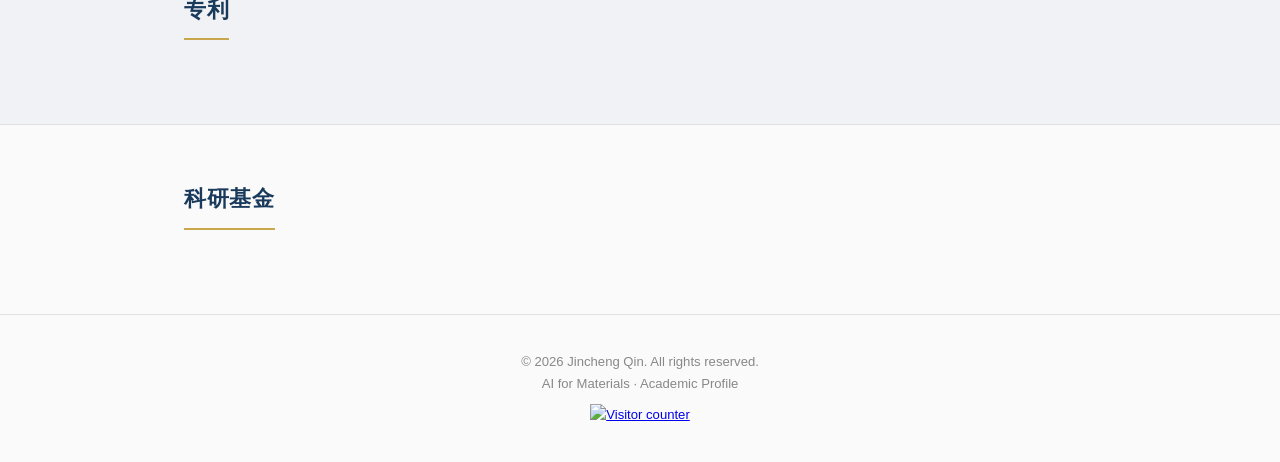
==== commit 14930365: "Refresh academic homepage layout and metadata" ====
--- a/index.html
+++ b/index.html
@@ -6,8 +6,8 @@
   <title>Jincheng Qin (秦锦成) | Materials Scientist | AI for Materials</title>
 
   <!-- ===== SEO Meta Tags ===== -->
-  <meta name="description" content="Jincheng Qin (秦锦成) is a postdoctoral researcher at the Shanghai Institute of Ceramics, Chinese Academy of Sciences. His research focuses on machine learning, materials informatics, microwave dielectric ceramics, MLCCs, and large language model-assisted materials discovery and design.">
-  <meta name="keywords" content="秦锦成, Jincheng Qin, 上硅所, SICCAS, 博士后, Postdoctoral Fellow, 机器学习, machine learning, 大语言模型, large language model, 材料基因工程, materials genome engineering, 无机功能材料, inorganic functional materials, 微波介质陶瓷, microwave dielectric ceramics, MLCC, 中科院上海硅酸盐研究所, Shanghai Institute of Ceramics">
+  <meta name="description" content="Jincheng Qin (秦锦成) is a materials scientist at the Shanghai Institute of Ceramics, Chinese Academy of Sciences, working on AI for materials.">
+  <meta name="keywords" content="秦锦成, Jincheng Qin, 上硅所, SICCAS, AI for Materials, materials informatics, machine learning, large language models, inorganic materials, microwave dielectric ceramics, MLCC, materials databases, materials discovery">
   <meta name="author" content="Jincheng Qin">
   <meta name="robots" content="index, follow, max-image-preview:large">
   <meta name="googlebot" content="index, follow">
@@ -17,8 +17,8 @@
   <link rel="sitemap" type="application/xml" href="https://qinjcsiccas.github.io/cv/sitemap.xml">
 
   <!-- ===== Open Graph (for social sharing & AI agents like ChatGPT) ===== -->
-  <meta property="og:title" content="Jincheng Qin (秦锦成) — Postdoctoral Fellow, SICCAS">
-  <meta property="og:description" content="无机功能材料智能化研究，聚焦机器学习与大语言模型辅助材料性能预测和结构设计。">
+  <meta property="og:title" content="Jincheng Qin (秦锦成) | Materials Scientist | AI for Materials">
+  <meta property="og:description" content="Materials scientist working on AI for Materials, machine learning, materials informatics, and AI-assisted materials research.">
   <meta property="og:type" content="profile">
   <meta property="og:url" content="https://qinjcsiccas.github.io/cv/">
   <meta property="og:image" content="https://qinjcsiccas.github.io/cv/images/Gemini.jpg">
@@ -38,8 +38,8 @@
     "@id":"https://qinjcsiccas.github.io/cv/#profile",
     "url":"https://qinjcsiccas.github.io/cv/",
     "name":"Jincheng Qin (秦锦成) - Personal Academic Homepage",
-    "description":"Personal academic homepage of Jincheng Qin (秦锦成), a materials scientist working on machine learning, materials informatics, microwave dielectric ceramics, MLCCs, and AI-assisted materials discovery.",
-    "dateModified":"2026-09-23T00:00:00+08:00",
+    "description":"Personal academic homepage of Jincheng Qin (秦锦成), a materials scientist working on AI for Materials, machine learning, materials informatics, and AI-assisted materials research.",
+    "dateModified":"2026-10-11T00:00:00+08:00",
     "mainEntity":{
       "@type":"Person",
       "@id":"https://qinjcsiccas.github.io/cv/#person",
@@ -47,9 +47,9 @@
       "alternateName":["秦锦成","Qin Jincheng"],
       "givenName":"Jincheng",
       "familyName":"Qin",
-      "jobTitle":"Postdoctoral Researcher",
+      "jobTitle":"Materials Scientist",
       "url":"https://qinjcsiccas.github.io/cv/",
-      "description":"Materials scientist working on machine learning, materials informatics, microwave dielectric ceramics, MLCCs, and AI-assisted materials discovery.",
+      "description":"Materials scientist working on AI for Materials, machine learning, materials informatics, and AI-assisted materials research.",
       "image":"https://qinjcsiccas.github.io/cv/images/Gemini.jpg",
       "affiliation":{"@type":"Organization","name":"Shanghai Institute of Ceramics, Chinese Academy of Sciences","alternateName":"中国科学院上海硅酸盐研究所"},
       "alumniOf":[{"@type":"Organization","name":"University of Chinese Academy of Sciences","alternateName":"中国科学院大学"},{"@type":"Organization","name":"Central South University","alternateName":"中南大学"}],
@@ -68,11 +68,10 @@
   <div class="nav-inner">
     <a href="#" class="nav-name" id="nav-name">秦锦成</a>
     <ul class="nav-links">
-      <li><a href="#about" id="nav-about">个人简介</a></li>
       <li><a href="#research" id="nav-research">研究方向</a></li>
-      <li><a href="#publications" id="nav-pub">论文发表</a></li>
-      <li><a href="#patents" id="nav-patents">专利</a></li>
-      <li><a href="#grants" id="nav-grants">基金</a></li>
+      <li><a href="#projects" id="nav-projects">研究项目</a></li>
+      <li><a href="#publications" id="nav-pub">论文与资源</a></li>
+      <li><a href="#about" id="nav-about">关于</a></li>
       <li><button class="lang-toggle" id="lang-btn">EN</button></li>
     </ul>
   </div>
@@ -82,14 +81,19 @@
 <header class="hero" id="home">
   <img src="images/Gemini.jpg" alt="Jincheng Qin" class="hero-photo">
   <h1 class="hero-name" id="hero-name">秦锦成</h1>
-  <p class="hero-title" id="hero-title">博士后</p>
+  <p class="hero-title" id="hero-title">材料科学研究者</p>
   <p class="hero-affiliation" id="hero-affiliation">中国科学院上海硅酸盐研究所</p>
-  <p class="hero-update">Last updated: 2026-09-23</p>
+  <p class="hero-tagline" id="hero-tagline">AI for Materials</p>
+  <p class="hero-update">Last updated: 2026-10-11</p>
+  <div class="hero-cta">
+    <a class="button-primary" href="#projects" id="hero-projects-cta">代表性研究</a>
+    <a class="button-secondary" href="#publications" id="hero-pubs-cta">论文发表</a>
+  </div>
   <div class="hero-social">
     <a href="mailto:qinjccas@gmail.com" title="Email">Email</a>
-    <a href="https://scholar.google.com/citations?user=EhcCDTUAAAAJ&hl=zh-CN&oi=ao" title="Google Scholar" target="_blank">Google Scholar</a>
-    <a href="https://orcid.org/0000-0002-0398-4565" title="ORCID" target="_blank">ORCID</a>
-    <a href="https://www.researchgate.net/profile/Jincheng_Qin2" title="ResearchGate" target="_blank">ResearchGate</a>
+    <a href="https://scholar.google.com/citations?user=EhcCDTUAAAAJ&hl=zh-CN&oi=ao" title="Google Scholar" target="_blank" rel="noopener noreferrer">Google Scholar</a>
+    <a href="https://orcid.org/0000-0002-0398-4565" title="ORCID" target="_blank" rel="noopener noreferrer">ORCID</a>
+    <a href="https://www.researchgate.net/profile/Jincheng_Qin2" title="ResearchGate" target="_blank" rel="noopener noreferrer">ResearchGate</a>
   </div>
 </header>
 
@@ -97,9 +101,23 @@
 <section class="section" id="about">
   <h2 class="section-title" id="about-heading">个人简介</h2>
   <div class="about-text">
-    <div id="about-full" class="about-full"><p><strong>Jincheng Qin (秦锦成)</strong> is a postdoctoral researcher at the <strong>Shanghai Institute of Ceramics, Chinese Academy of Sciences</strong>.</p><p>His research focuses on <strong>machine learning and artificial intelligence for materials science</strong>, with particular interests in <strong>microwave dielectric ceramics</strong>, <strong>multilayer ceramic capacitors (MLCCs)</strong>, <strong>materials informatics</strong>, <strong>materials databases</strong>, and <strong>AI-assisted materials discovery and design</strong>.</p><p>His recent work explores <strong>large language model-assisted scientific agents</strong>, data-driven materials design, inverse design, high-throughput screening, and closed-loop prediction, experiment, and characterization workflows.</p></div>
+    <div id="about-full" class="about-full">秦锦成，中国科学院上海硅酸盐研究所材料科学研究者。2018年于中南大学粉末冶金研究院获工学学士学位，2023年于中国科学院大学获工学博士学位。研究兴趣涵盖 AI for Materials、材料信息学、机器学习辅助材料性能预测、材料数据库，以及大语言模型驱动的科研智能体与材料设计。担任 MGE Advances、AI for Science 期刊青年编委。</div>
   </div>
 </section>
+
+<!-- Selected Projects -->
+<div class="section-alt">
+  <section class="section" id="projects">
+    <div class="section-heading-row">
+      <div>
+        <p class="section-kicker" id="projects-kicker">SELECTED WORK</p>
+        <h2 class="section-title" id="projects-heading">代表性研究项目</h2>
+      </div>
+      <a class="text-link" href="projects/index.html" id="all-projects-link">查看全部项目 <span aria-hidden="true">↗</span></a>
+    </div>
+    <div class="project-grid" id="project-grid"></div>
+  </section>
+</div>
 
 <!-- Research Interests -->
 <div class="section-alt">
@@ -112,6 +130,7 @@
 <!-- Publications -->
 <section class="section" id="publications">
   <h2 class="section-title" id="pub-heading">论文发表</h2>
+  <label class="pub-search-wrap"><span id="pub-search-label">搜索论文</span><input type="search" id="pub-search" placeholder="输入标题、期刊或作者关键词"></label>
   <div class="pub-year-filter" id="pub-year-filter"></div>
   <ul class="pub-list" id="pub-list"></ul>
 </section>
@@ -133,7 +152,8 @@
 <!-- Footer -->
 <footer class="footer">
   <p id="footer-text">© 2026 Jincheng Qin. All rights reserved.</p>
-  <p style="margin-top:8px;"><a href="https://librecounter.org/referer/show" target="_blank" rel="noopener noreferrer"><img src="https://librecounter.org/counter.svg" referrerPolicy="unsafe-url" alt="Visitor counter" style="vertical-align:middle;"></a></p>
+  <p class="footer-note" id="footer-note">AI for Materials · Academic Profile</p>
+  <p style="margin-top:8px;"><a href="https://librecounter.org/qinjcsiccas.github.io/show" target="_blank" rel="noopener noreferrer"><img src="https://librecounter.org/counter.svg" referrerPolicy="unsafe-url" alt="Visitor counter" style="vertical-align:middle;"></a></p>
 </footer>
 
 <script src="js/main.js"></script>
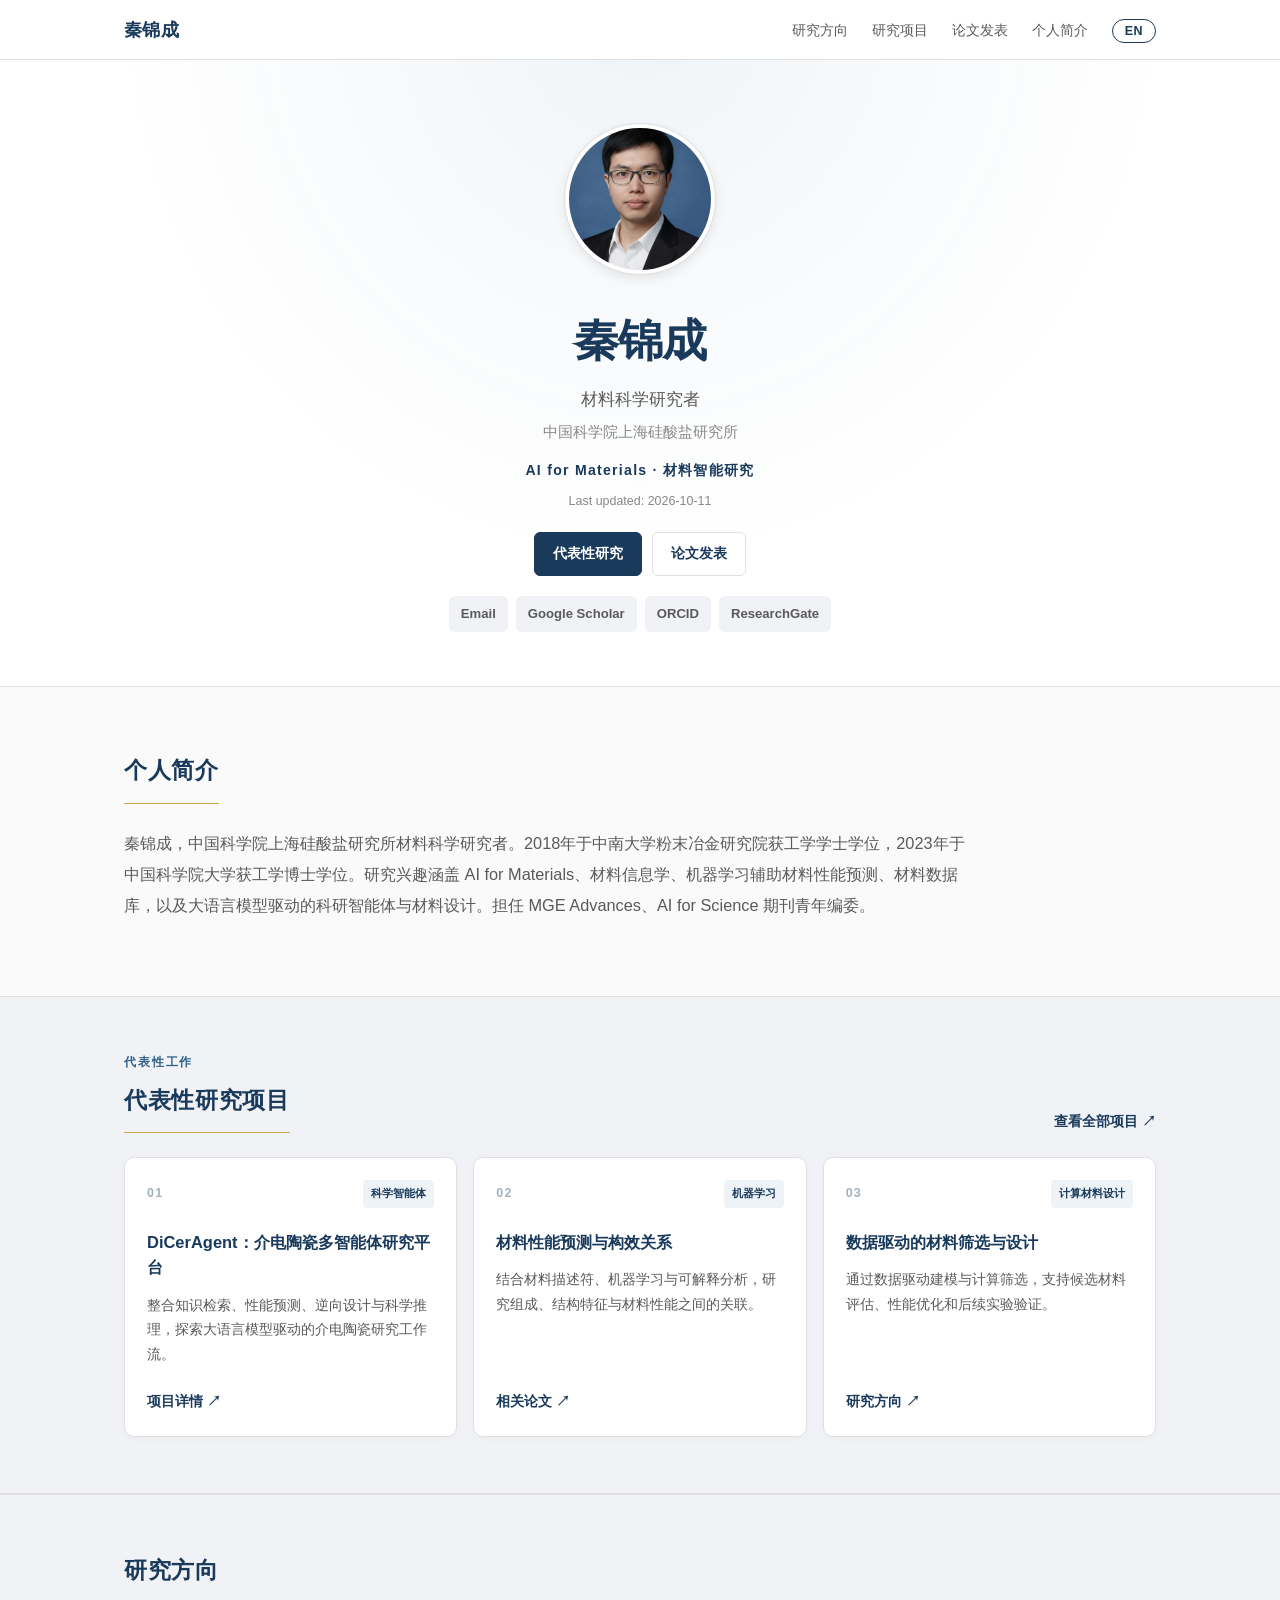
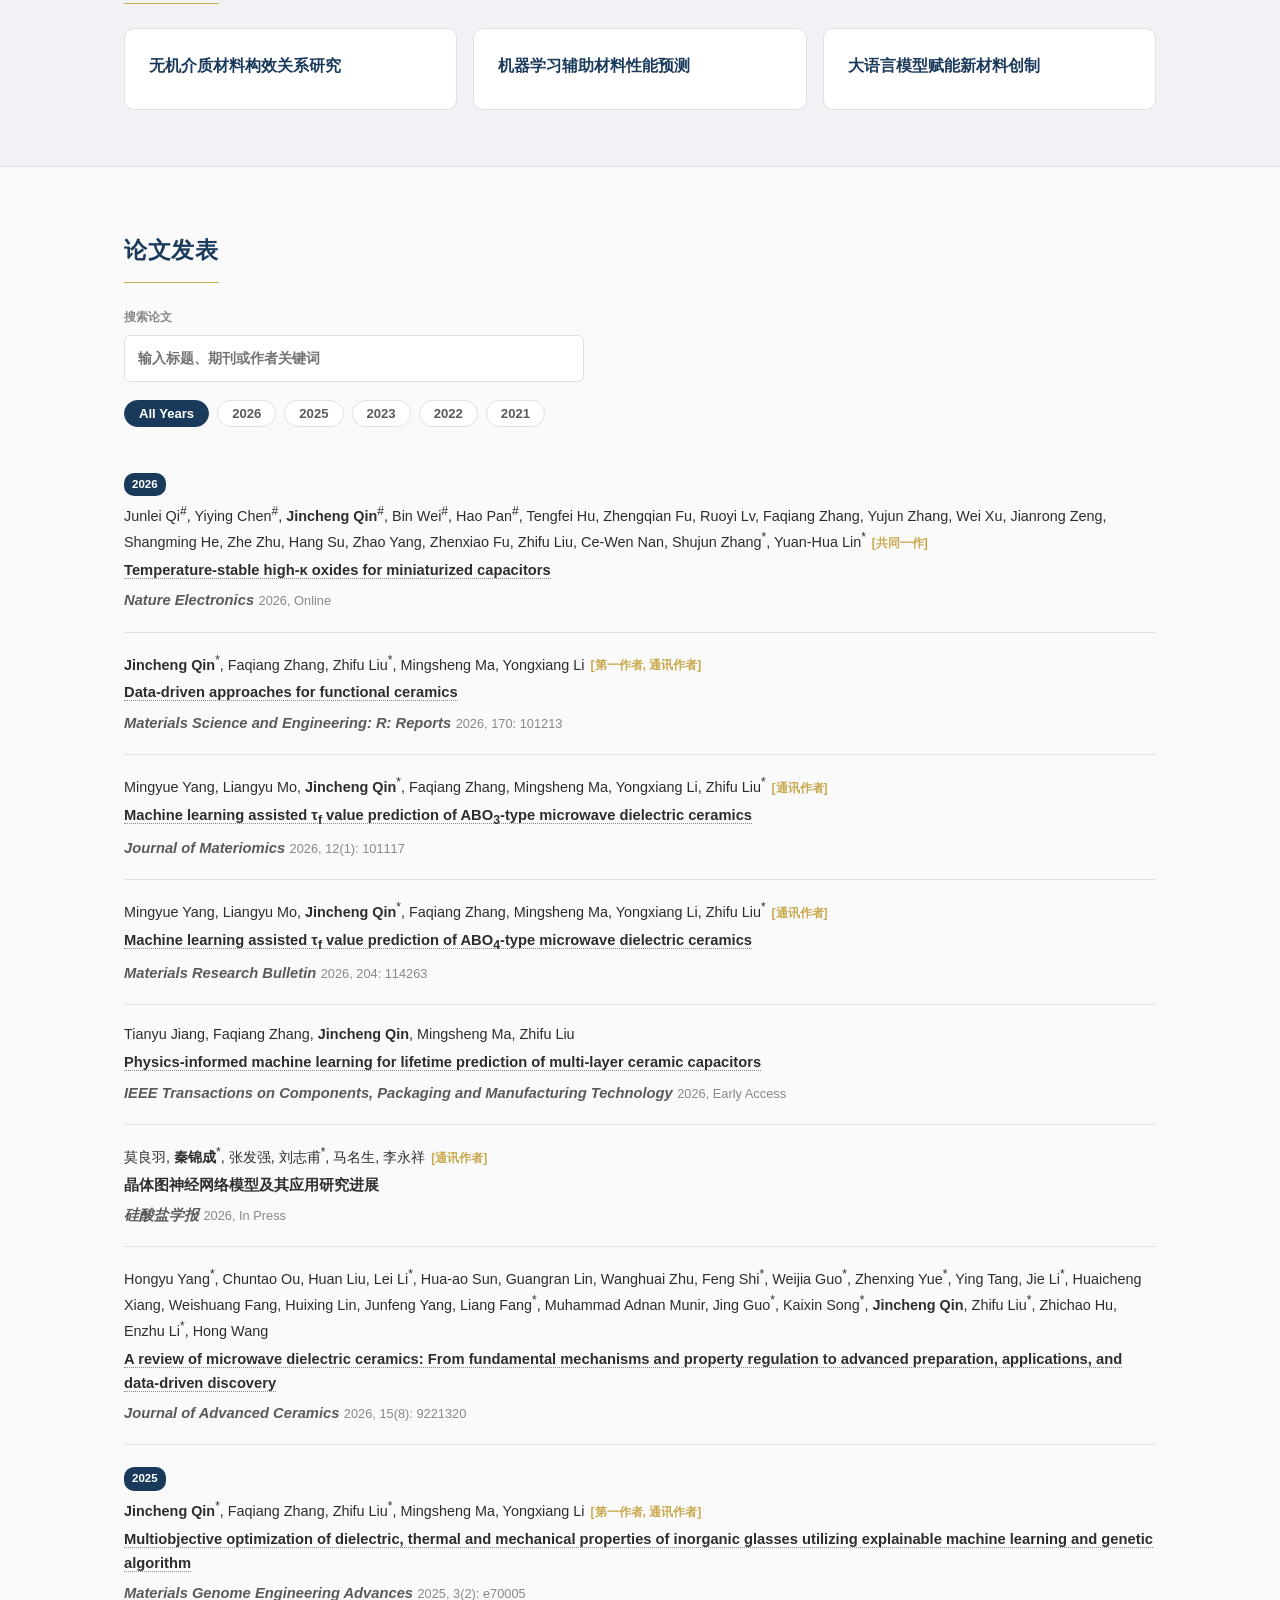
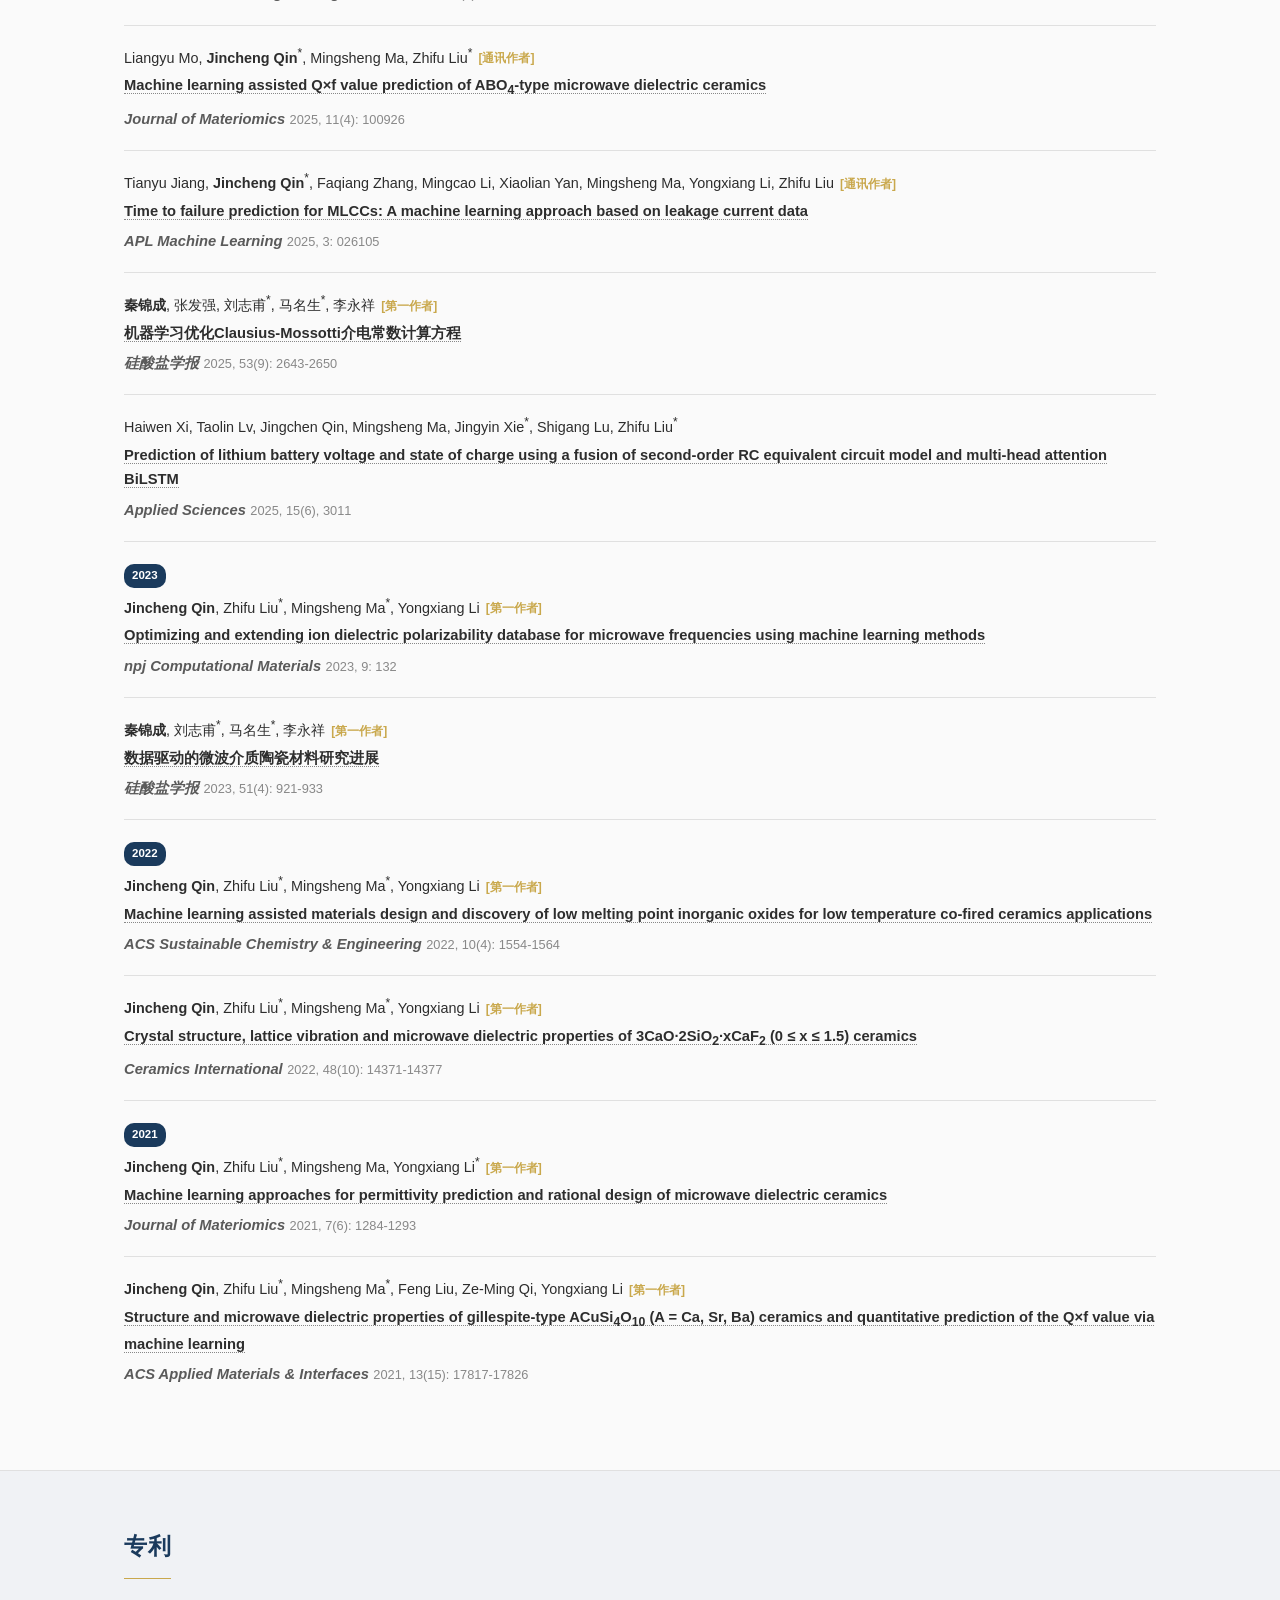
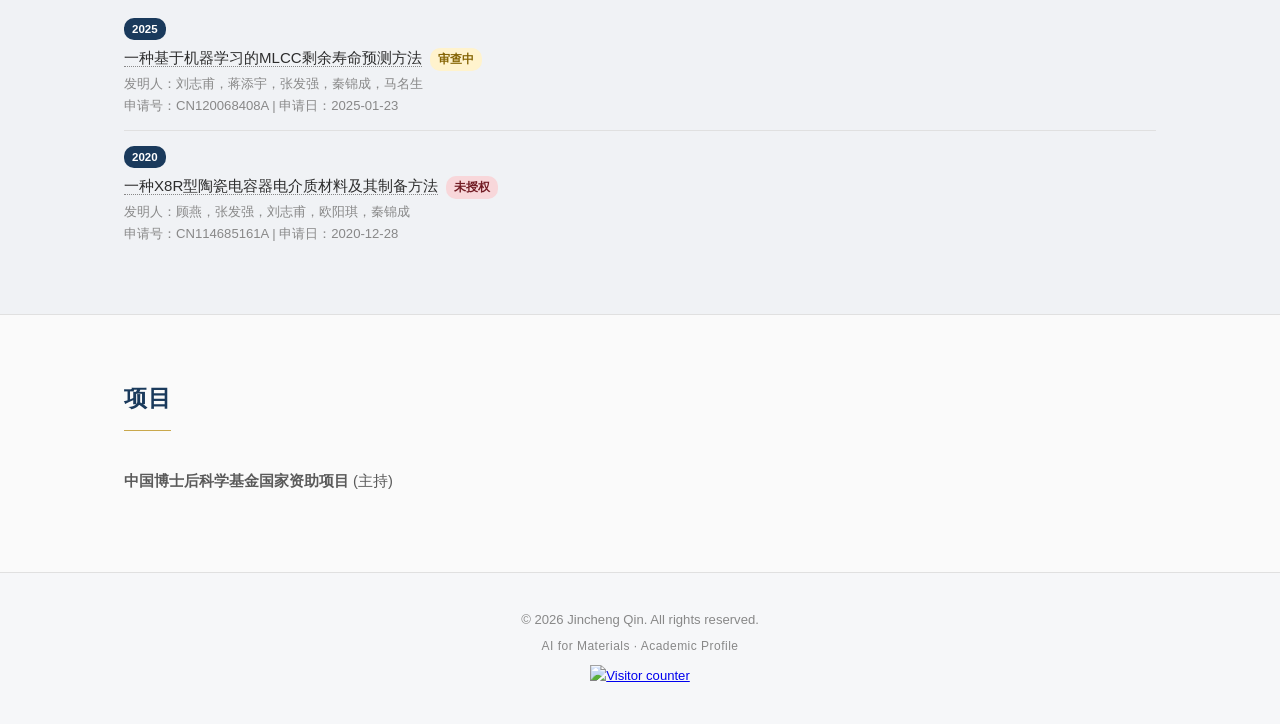
==== commit 393e00c9: "Localize homepage update date" ====
--- a/index.html
+++ b/index.html
@@ -84,7 +84,7 @@
   <p class="hero-title" id="hero-title">材料科学研究者</p>
   <p class="hero-affiliation" id="hero-affiliation">中国科学院上海硅酸盐研究所</p>
   <p class="hero-tagline" id="hero-tagline">AI for Materials</p>
-  <p class="hero-update">Last updated: 2026-10-11</p>
+  <p class="hero-update" id="hero-update">Last updated: 2026-10-11</p>
   <div class="hero-cta">
     <a class="button-primary" href="#projects" id="hero-projects-cta">代表性研究</a>
     <a class="button-secondary" href="#publications" id="hero-pubs-cta">论文发表</a>
--- a/css/style.css
+++ b/css/style.css
@@ -1,245 +1,310 @@
-/* ========================================
-   Academic Personal Homepage - Style
-   Clean, minimal, materials science scholar
-   ======================================== */
-
-:root {
-  --primary: #1a3a5c;
-  --primary-light: #2c5f8a;
-  --accent: #c9a84c;
-  --accent-light: #e8d5a3;
-  --bg: #fafafa;
-  --bg-alt: #f0f2f5;
-  --text: #2d2d2d;
-  --text-light: #5a5a5a;
-  --text-muted: #888;
-  --border: #e0e0e0;
-  --white: #ffffff;
-  --shadow: 0 1px 3px rgba(0,0,0,0.08);
-  --shadow-md: 0 4px 12px rgba(0,0,0,0.1);
-  --radius: 6px;
-  --max-width: 960px;
-  --nav-height: 60px;
-}
-
-* { margin: 0; padding: 0; box-sizing: border-box; }
-
-html { scroll-behavior: smooth; scroll-padding-top: var(--nav-height); }
-
-body {
-  font-family: "Segoe UI", "Helvetica Neue", Arial, "Noto Sans SC", "PingFang SC", "Microsoft YaHei", sans-serif;
-  font-size: 16px;
-  line-height: 1.7;
-  color: var(--text);
-  background: var(--bg);
-  -webkit-font-smoothing: antialiased;
-}
-
-/* ===== Navigation ===== */
-.nav {
-  position: fixed; top: 0; left: 0; right: 0; z-index: 1000;
-  height: var(--nav-height);
-  background: rgba(255,255,255,0.95);
-  backdrop-filter: blur(10px);
-  border-bottom: 1px solid var(--border);
-  display: flex; align-items: center;
-}
-
-.nav-inner {
-  max-width: var(--max-width); width: 100%;
-  margin: 0 auto; padding: 0 24px;
-  display: flex; justify-content: space-between; align-items: center;
-}
-
-.nav-name {
-  font-size: 1.15rem; font-weight: 700; color: var(--primary);
-  text-decoration: none; letter-spacing: 0.02em;
-}
-
-.nav-links { display: flex; gap: 28px; align-items: center; list-style: none; }
-.nav-links a {
-  font-size: 0.9rem; color: var(--text-light); text-decoration: none;
-  font-weight: 500; transition: color 0.2s;
-}
-.nav-links a:hover { color: var(--primary); }
-
-.lang-toggle {
-  background: none; border: 1.5px solid var(--primary);
-  color: var(--primary); font-size: 0.78rem; font-weight: 600;
-  padding: 4px 12px; border-radius: 20px; cursor: pointer;
-  transition: all 0.2s; letter-spacing: 0.04em;
-}
-.lang-toggle:hover { background: var(--primary); color: var(--white); }
-
-/* ===== Hero ===== */
-.hero {
-  padding: calc(var(--nav-height) + 60px) 24px 50px;
-  text-align: center; background: var(--white);
-  border-bottom: 1px solid var(--border);
-}
-
-.hero-photo {
-  width: 150px; height: 150px; border-radius: 50%;
-  object-fit: cover; border: 3px solid var(--border);
-  margin-bottom: 20px; box-shadow: var(--shadow-md);
-}
-
-.hero-name { font-size: 2rem; font-weight: 700; color: var(--primary); margin-bottom: 6px; letter-spacing: 0.02em; }
-.hero-title { font-size: 1.05rem; color: var(--text-light); margin-bottom: 4px; }
-.hero-affiliation { font-size: 0.95rem; color: var(--text-muted); margin-bottom: 8px; }
-.hero-update { font-size: 0.78rem; color: var(--accent); margin-bottom: 18px; font-style: italic; }
-
-.hero-social { display: flex; justify-content: center; gap: 16px; }
-.hero-social a {
-  display: inline-flex; align-items: center; justify-content: center;
-  padding: 6px 18px; border-radius: 20px;
-  background: var(--bg-alt); color: var(--text-light);
-  text-decoration: none; font-size: 0.82rem; font-weight: 600;
-  transition: all 0.2s;
-}
-.hero-social a:hover { background: var(--primary); color: var(--white); }
-
-/* ===== Section Common ===== */
-.section {
-  max-width: var(--max-width); margin: 0 auto;
-  padding: 56px 24px;
-}
-
-.section-alt { background: var(--bg-alt); border-top: 1px solid var(--border); border-bottom: 1px solid var(--border); }
-.section-alt .section { padding-top: 56px; padding-bottom: 56px; }
-
-.section-title {
-  font-size: 1.35rem; font-weight: 700; color: var(--primary);
-  margin-bottom: 28px; padding-bottom: 10px;
-  border-bottom: 2px solid var(--accent);
-  display: inline-block; letter-spacing: 0.03em;
-}
-
-/* ===== About ===== */
-.about-text { color: var(--text-light); max-width: var(--max-width); text-align: justify; }
-.about-text p { margin-bottom: 12px; }
-
-.about-full {
-  margin-bottom: 12px;
-  text-align: justify;
-}
-
-/* ===== Research Interests ===== */
-.research-grid {
-  display: grid;
-  grid-template-columns: repeat(auto-fill, minmax(260px, 1fr));
-  gap: 16px;
-}
-
-.research-card {
-  background: var(--white); border: 1px solid var(--border);
-  border-radius: var(--radius); padding: 20px 22px;
-  transition: all 0.2s; text-align: center;
-}
-.research-card:hover {
-  border-color: var(--primary-light);
-  box-shadow: var(--shadow-md);
-  transform: translateY(-2px);
-}
-
-.research-card h3 {
-  font-size: 0.95rem; font-weight: 700; color: var(--primary);
-  margin-bottom: 6px;
-}
-.research-card p {
-  font-size: 0.85rem; color: var(--text-muted); line-height: 1.5;
-}
-
-/* ===== Publications ===== */
-.pub-year-filter {
-  display: flex; flex-wrap: wrap; gap: 8px; margin-bottom: 24px;
-}
-.pub-year-btn {
-  background: var(--white); border: 1.5px solid var(--border);
-  color: var(--text-light); font-size: 0.82rem; font-weight: 600;
-  padding: 5px 14px; border-radius: 20px; cursor: pointer;
-  transition: all 0.2s;
-}
-.pub-year-btn:hover, .pub-year-btn.active {
-  background: var(--primary); color: var(--white); border-color: var(--primary);
-}
-
-.pub-list { list-style: none; }
-
-.pub-item {
-  padding: 16px 0; border-bottom: 1px solid var(--border);
-  transition: background 0.2s;
-}
-.pub-item:last-child { border-bottom: none; }
-.pub-item.hidden { display: none; }
-
-.pub-year-tag {
-  display: inline-block; font-size: 0.72rem; font-weight: 700;
-  background: var(--primary); color: var(--white);
-  padding: 2px 8px; border-radius: 10px; margin-bottom: 6px;
-}
-
-.pub-authors { font-size: 0.9rem; color: var(--text); line-height: 1.6; }
-.pub-authors .me { font-weight: 700; color: var(--primary); text-decoration: underline; text-underline-offset: 3px; }
-.pub-authors .role { font-size: 0.75rem; color: var(--accent); font-weight: 600; margin-left: 2px; }
-
-.pub-title { font-size: 0.92rem; font-weight: 600; color: var(--text); margin: 4px 0; }
-.pub-doi-link { color: var(--text); text-decoration: none; border-bottom: 1px dotted var(--text-muted); transition: all 0.2s; }
-.pub-doi-link:hover { color: var(--primary); border-bottom-color: var(--primary); }
-.pub-journal { font-size: 0.92rem; font-style: italic; font-weight: 700; color: var(--text-light); }
-.pub-detail { font-size: 0.8rem; color: var(--text-muted); }
-
-/* ===== Patents ===== */
-.patent-list { list-style: none; }
-.patent-item {
-  padding: 14px 0; border-bottom: 1px solid var(--border);
-  font-size: 0.92rem; color: var(--text-light); line-height: 1.6;
-}
-.patent-item:last-child { border-bottom: none; }
-.patent-status {
-  display: inline-block; font-size: 0.72rem; font-weight: 600;
-  padding: 2px 8px; border-radius: 10px; margin-left: 8px;
-}
-.patent-status.pending { background: #fff3cd; color: #856404; }
-.patent-status.unauthorized { background: #f8d7da; color: #721c24; }
-.patent-title { font-size: 0.94rem; font-weight: 500; color: var(--text); margin-bottom: 2px; }
-.patent-inventor { font-size: 0.82rem; color: var(--text-muted); margin-top: 2px; }
-.patent-detail { font-size: 0.82rem; color: var(--text-muted); margin-top: 1px; }
-
-/* ===== Grants ===== */
-.grant-item {
-  padding: 14px 0; font-size: 0.92rem; color: var(--text-light);
-  border-bottom: 1px solid var(--border);
-}
-.grant-item:last-child { border-bottom: none; }
-
-/* ===== Footer ===== */
-.footer {
-  text-align: center; padding: 36px 24px;
-  font-size: 0.82rem; color: var(--text-muted);
-  border-top: 1px solid var(--border);
-}
-
-/* ===== Responsive ===== */
-@media (max-width: 768px) {
-  .nav-links { gap: 12px; }
-  .nav-links a { font-size: 0.8rem; }
-  .lang-toggle { font-size: 0.72rem; padding: 3px 10px; }
-  .hero-name { font-size: 1.5rem; }
-  .hero-photo { width: 120px; height: 120px; }
-  .hero-title { font-size: 0.95rem; }
-  .hero-affiliation { font-size: 0.85rem; }
-  .section { padding: 40px 16px; }
-  .research-grid { grid-template-columns: 1fr; }
-  .pub-year-filter { gap: 6px; }
-}
-
-@media (max-width: 480px) {
-  .nav-links { gap: 8px; }
-  .nav-links a { font-size: 0.7rem; }
-  .lang-toggle { font-size: 0.68rem; padding: 2px 8px; }
-  .hero-name { font-size: 1.35rem; }
-  .hero-title { font-size: 0.9rem; }
-  .hero-affiliation { font-size: 0.78rem; }
-  .hero-social a { padding: 5px 12px; font-size: 0.75rem; }
-}
+/* ========================================
+   Academic Personal Homepage - Style
+   Clean, minimal, materials science scholar
+   ======================================== */
+
+:root {
+  --primary: #1a3a5c;
+  --primary-light: #2c5f8a;
+  --accent: #c9a84c;
+  --accent-light: #e8d5a3;
+  --bg: #fafafa;
+  --bg-alt: #f0f2f5;
+  --text: #2d2d2d;
+  --text-light: #5a5a5a;
+  --text-muted: #888;
+  --border: #e0e0e0;
+  --white: #ffffff;
+  --shadow: 0 1px 3px rgba(0,0,0,0.08);
+  --shadow-md: 0 4px 12px rgba(0,0,0,0.1);
+  --radius: 6px;
+  --max-width: 960px;
+  --nav-height: 60px;
+}
+
+* { margin: 0; padding: 0; box-sizing: border-box; }
+
+html { scroll-behavior: smooth; scroll-padding-top: var(--nav-height); }
+
+body {
+  font-family: "Segoe UI", "Helvetica Neue", Arial, "Noto Sans SC", "PingFang SC", "Microsoft YaHei", sans-serif;
+  font-size: 16px;
+  line-height: 1.7;
+  color: var(--text);
+  background: var(--bg);
+  -webkit-font-smoothing: antialiased;
+}
+
+/* ===== Navigation ===== */
+.nav {
+  position: fixed; top: 0; left: 0; right: 0; z-index: 1000;
+  height: var(--nav-height);
+  background: rgba(255,255,255,0.95);
+  backdrop-filter: blur(10px);
+  border-bottom: 1px solid var(--border);
+  display: flex; align-items: center;
+}
+
+.nav-inner {
+  max-width: var(--max-width); width: 100%;
+  margin: 0 auto; padding: 0 24px;
+  display: flex; justify-content: space-between; align-items: center;
+}
+
+.nav-name {
+  font-size: 1.15rem; font-weight: 700; color: var(--primary);
+  text-decoration: none; letter-spacing: 0.02em;
+}
+
+.nav-links { display: flex; gap: 28px; align-items: center; list-style: none; }
+.nav-links a {
+  font-size: 0.9rem; color: var(--text-light); text-decoration: none;
+  font-weight: 500; transition: color 0.2s;
+}
+.nav-links a:hover { color: var(--primary); }
+
+.lang-toggle {
+  background: none; border: 1.5px solid var(--primary);
+  color: var(--primary); font-size: 0.78rem; font-weight: 600;
+  padding: 4px 12px; border-radius: 20px; cursor: pointer;
+  transition: all 0.2s; letter-spacing: 0.04em;
+}
+.lang-toggle:hover { background: var(--primary); color: var(--white); }
+
+/* ===== Hero ===== */
+.hero {
+  padding: calc(var(--nav-height) + 60px) 24px 50px;
+  text-align: center; background: var(--white);
+  border-bottom: 1px solid var(--border);
+}
+
+.hero-photo {
+  width: 150px; height: 150px; border-radius: 50%;
+  object-fit: cover; border: 3px solid var(--border);
+  margin-bottom: 20px; box-shadow: var(--shadow-md);
+}
+
+.hero-name { font-size: 2rem; font-weight: 700; color: var(--primary); margin-bottom: 6px; letter-spacing: 0.02em; }
+.hero-title { font-size: 1.05rem; color: var(--text-light); margin-bottom: 4px; }
+.hero-affiliation { font-size: 0.95rem; color: var(--text-muted); margin-bottom: 8px; }
+.hero-update { font-size: 0.78rem; color: var(--accent); margin-bottom: 18px; font-style: italic; }
+
+.hero-social { display: flex; justify-content: center; gap: 16px; }
+.hero-social a {
+  display: inline-flex; align-items: center; justify-content: center;
+  padding: 6px 18px; border-radius: 20px;
+  background: var(--bg-alt); color: var(--text-light);
+  text-decoration: none; font-size: 0.82rem; font-weight: 600;
+  transition: all 0.2s;
+}
+.hero-social a:hover { background: var(--primary); color: var(--white); }
+
+/* ===== Section Common ===== */
+.section {
+  max-width: var(--max-width); margin: 0 auto;
+  padding: 56px 24px;
+}
+
+.section-alt { background: var(--bg-alt); border-top: 1px solid var(--border); border-bottom: 1px solid var(--border); }
+.section-alt .section { padding-top: 56px; padding-bottom: 56px; }
+
+.section-title {
+  font-size: 1.35rem; font-weight: 700; color: var(--primary);
+  margin-bottom: 28px; padding-bottom: 10px;
+  border-bottom: 2px solid var(--accent);
+  display: inline-block; letter-spacing: 0.03em;
+}
+
+/* ===== About ===== */
+.about-text { color: var(--text-light); max-width: var(--max-width); text-align: justify; }
+.about-text p { margin-bottom: 12px; }
+
+.about-full {
+  margin-bottom: 12px;
+  text-align: justify;
+}
+
+/* ===== Research Interests ===== */
+.research-grid {
+  display: grid;
+  grid-template-columns: repeat(auto-fill, minmax(260px, 1fr));
+  gap: 16px;
+}
+
+.research-card {
+  background: var(--white); border: 1px solid var(--border);
+  border-radius: var(--radius); padding: 20px 22px;
+  transition: all 0.2s; text-align: center;
+}
+.research-card:hover {
+  border-color: var(--primary-light);
+  box-shadow: var(--shadow-md);
+  transform: translateY(-2px);
+}
+
+.research-card h3 {
+  font-size: 0.95rem; font-weight: 700; color: var(--primary);
+  margin-bottom: 6px;
+}
+.research-card p {
+  font-size: 0.85rem; color: var(--text-muted); line-height: 1.5;
+}
+
+/* ===== Publications ===== */
+.pub-year-filter {
+  display: flex; flex-wrap: wrap; gap: 8px; margin-bottom: 24px;
+}
+.pub-year-btn {
+  background: var(--white); border: 1.5px solid var(--border);
+  color: var(--text-light); font-size: 0.82rem; font-weight: 600;
+  padding: 5px 14px; border-radius: 20px; cursor: pointer;
+  transition: all 0.2s;
+}
+.pub-year-btn:hover, .pub-year-btn.active {
+  background: var(--primary); color: var(--white); border-color: var(--primary);
+}
+
+.pub-list { list-style: none; }
+
+.pub-item {
+  padding: 16px 0; border-bottom: 1px solid var(--border);
+  transition: background 0.2s;
+}
+.pub-item:last-child { border-bottom: none; }
+.pub-item.hidden { display: none; }
+
+.pub-year-tag {
+  display: inline-block; font-size: 0.72rem; font-weight: 700;
+  background: var(--primary); color: var(--white);
+  padding: 2px 8px; border-radius: 10px; margin-bottom: 6px;
+}
+
+.pub-authors { font-size: 0.9rem; color: var(--text); line-height: 1.6; }
+.pub-authors .me { font-weight: 700; color: var(--primary); text-decoration: underline; text-underline-offset: 3px; }
+.pub-authors .role { font-size: 0.75rem; color: var(--accent); font-weight: 600; margin-left: 2px; }
+
+.pub-title { font-size: 0.92rem; font-weight: 600; color: var(--text); margin: 4px 0; }
+.pub-doi-link { color: var(--text); text-decoration: none; border-bottom: 1px dotted var(--text-muted); transition: all 0.2s; }
+.pub-doi-link:hover { color: var(--primary); border-bottom-color: var(--primary); }
+.pub-journal { font-size: 0.92rem; font-style: italic; font-weight: 700; color: var(--text-light); }
+.pub-detail { font-size: 0.8rem; color: var(--text-muted); }
+
+/* ===== Patents ===== */
+.patent-list { list-style: none; }
+.patent-item {
+  padding: 14px 0; border-bottom: 1px solid var(--border);
+  font-size: 0.92rem; color: var(--text-light); line-height: 1.6;
+}
+.patent-item:last-child { border-bottom: none; }
+.patent-status {
+  display: inline-block; font-size: 0.72rem; font-weight: 600;
+  padding: 2px 8px; border-radius: 10px; margin-left: 8px;
+}
+.patent-status.pending { background: #fff3cd; color: #856404; }
+.patent-status.unauthorized { background: #f8d7da; color: #721c24; }
+.patent-title { font-size: 0.94rem; font-weight: 500; color: var(--text); margin-bottom: 2px; }
+.patent-inventor { font-size: 0.82rem; color: var(--text-muted); margin-top: 2px; }
+.patent-detail { font-size: 0.82rem; color: var(--text-muted); margin-top: 1px; }
+
+/* ===== Grants ===== */
+.grant-item {
+  padding: 14px 0; font-size: 0.92rem; color: var(--text-light);
+  border-bottom: 1px solid var(--border);
+}
+.grant-item:last-child { border-bottom: none; }
+
+/* ===== Footer ===== */
+.footer {
+  text-align: center; padding: 36px 24px;
+  font-size: 0.82rem; color: var(--text-muted);
+  border-top: 1px solid var(--border);
+}
+
+/* ===== Responsive ===== */
+@media (max-width: 768px) {
+  .nav-links { gap: 12px; }
+  .nav-links a { font-size: 0.8rem; }
+  .lang-toggle { font-size: 0.72rem; padding: 3px 10px; }
+  .hero-name { font-size: 1.5rem; }
+  .hero-photo { width: 120px; height: 120px; }
+  .hero-title { font-size: 0.95rem; }
+  .hero-affiliation { font-size: 0.85rem; }
+  .section { padding: 40px 16px; }
+  .research-grid { grid-template-columns: 1fr; }
+  .pub-year-filter { gap: 6px; }
+}
+
+@media (max-width: 480px) {
+  .nav-links { gap: 8px; }
+  .nav-links a { font-size: 0.7rem; }
+  .lang-toggle { font-size: 0.68rem; padding: 2px 8px; }
+  .hero-name { font-size: 1.35rem; }
+  .hero-title { font-size: 0.9rem; }
+  .hero-affiliation { font-size: 0.78rem; }
+  .hero-social a { padding: 5px 12px; font-size: 0.75rem; }
+}
+
+
+/* ===== Research-led homepage refresh (2026-10) ===== */
+:root { --max-width: 1080px; --radius: 10px; }
+.nav { background: rgba(255,255,255,0.96); }
+.nav-inner { gap: 20px; }
+.nav-links { gap: 24px; }
+.nav-links a, .nav-name { white-space: nowrap; }
+.hero { padding: calc(var(--nav-height) + 64px) 24px 54px; background: radial-gradient(ellipse at 50% 0%, rgba(44,95,138,0.07), transparent 58%), var(--white); }
+.hero-photo { border: 4px solid var(--white); outline: 1px solid var(--border); }
+.hero-name { font-size: clamp(2rem, 4vw, 2.8rem); letter-spacing: -0.025em; }
+.hero-title { margin-top: 8px; font-size: 1.05rem; }
+.hero-affiliation { margin-top: 2px; }
+.hero-tagline { color: var(--primary); font-weight: 700; letter-spacing: 0.09em; font-size: 0.88rem; margin: 14px 0 8px; }
+.hero-update { color: var(--text-muted); font-style: normal; margin-bottom: 20px; }
+.hero-cta { display: flex; justify-content: center; flex-wrap: wrap; gap: 10px; margin: 0 0 20px; }
+.button-primary, .button-secondary { display: inline-flex; align-items: center; justify-content: center; min-height: 42px; padding: 9px 18px; border-radius: 6px; font-size: 0.88rem; font-weight: 650; text-decoration: none; transition: transform 0.18s ease, background 0.18s ease, border-color 0.18s ease; }
+.button-primary { color: var(--white); background: var(--primary); border: 1px solid var(--primary); }
+.button-secondary { color: var(--primary); background: var(--white); border: 1px solid var(--border); }
+.button-primary:hover, .button-secondary:hover { transform: translateY(-1px); }
+.button-primary:hover { background: var(--primary-light); }
+.button-secondary:hover { border-color: var(--primary-light); }
+.hero-social { flex-wrap: wrap; gap: 8px; }
+.hero-social a { border-radius: 6px; padding: 7px 12px; }
+.section { padding-top: 64px; padding-bottom: 64px; }
+.section-title { font-size: 1.45rem; border-bottom-width: 1px; padding-bottom: 12px; margin-bottom: 24px; }
+.section-heading-row { display: flex; align-items: end; justify-content: space-between; gap: 20px; margin-bottom: 24px; }
+.section-heading-row .section-title { margin-bottom: 0; }
+.section-kicker { color: var(--primary-light); font-size: 0.72rem; font-weight: 750; letter-spacing: 0.16em; margin-bottom: 8px; }
+.text-link, .project-link { color: var(--primary); font-size: 0.88rem; font-weight: 650; text-decoration: none; }
+.text-link:hover, .project-link:hover { text-decoration: underline; text-underline-offset: 4px; }
+.about-text { max-width: 850px; font-size: 1.02rem; line-height: 1.9; }
+.about-full { text-align: left; }
+.project-grid { display: grid; grid-template-columns: repeat(3, minmax(0, 1fr)); gap: 16px; }
+.project-card { display: flex; flex-direction: column; align-items: flex-start; min-height: 270px; padding: 22px; border: 1px solid var(--border); border-radius: var(--radius); background: var(--white); box-shadow: 0 2px 8px rgba(25,48,73,0.025); transition: border-color 0.2s ease, transform 0.2s ease, box-shadow 0.2s ease; }
+.project-card:hover { border-color: #b7c8d8; transform: translateY(-3px); box-shadow: var(--shadow-md); }
+.project-card-top { display: flex; align-items: center; justify-content: space-between; gap: 8px; width: 100%; margin-bottom: 22px; }
+.project-number { color: #a5b1bd; font-size: 0.78rem; font-weight: 750; letter-spacing: 0.1em; }
+.project-tag { color: var(--primary); background: #eef3f7; padding: 4px 8px; border-radius: 4px; font-size: 0.7rem; font-weight: 650; }
+.project-card h3 { color: var(--primary); font-size: 1.03rem; line-height: 1.55; margin-bottom: 12px; }
+.project-card p { color: var(--text-light); font-size: 0.88rem; line-height: 1.75; margin-bottom: 20px; }
+.project-link { margin-top: auto; padding-top: 4px; }
+.research-card { text-align: left; padding: 24px; border-radius: var(--radius); }
+.research-card h3 { font-size: 0.98rem; line-height: 1.65; }
+.pub-search-wrap { display: flex; flex-direction: column; gap: 7px; max-width: 460px; margin: 0 0 18px; color: var(--text-muted); font-size: 0.78rem; font-weight: 650; }
+#pub-search { width: 100%; min-height: 42px; padding: 10px 13px; border: 1px solid var(--border); border-radius: 6px; color: var(--text); background: var(--white); font: inherit; font-size: 0.9rem; }
+#pub-search:focus { outline: 2px solid rgba(44,95,138,0.2); border-color: var(--primary-light); }
+.pub-item { padding: 18px 0; }
+.pub-title { line-height: 1.65; }
+.footer { background: #f6f7f9; }
+.footer-note { margin-top: 5px; font-size: 0.75rem; letter-spacing: 0.04em; }
+@media (max-width: 900px) { .nav-inner { padding: 0 16px; } .nav-links { gap: 14px; } .project-grid { grid-template-columns: repeat(2, minmax(0, 1fr)); } }
+@media (max-width: 680px) {
+  .nav { overflow: hidden; } .nav-inner { align-items: center; gap: 12px; }
+  .nav-links { min-width: 0; flex: 1; justify-content: flex-start; overflow-x: auto; scrollbar-width: none; gap: 14px; }
+  .nav-links::-webkit-scrollbar { display: none; } .nav-links a { font-size: 0.78rem; }
+  .lang-toggle { flex: 0 0 auto; } .hero { padding-top: calc(var(--nav-height) + 46px); }
+  .hero-name { font-size: 2rem; } .section { padding: 44px 18px; }
+  .section-heading-row { align-items: flex-start; } .project-grid { grid-template-columns: 1fr; } .project-card { min-height: auto; }
+}
+@media (max-width: 420px) {
+  .nav-name { font-size: 0.95rem; } .nav-inner { padding: 0 12px; gap: 8px; }
+  .nav-links { gap: 12px; } .nav-links a { font-size: 0.74rem; }
+  .section-heading-row { flex-direction: column; align-items: flex-start; } .hero-social a { font-size: 0.78rem; }
+}
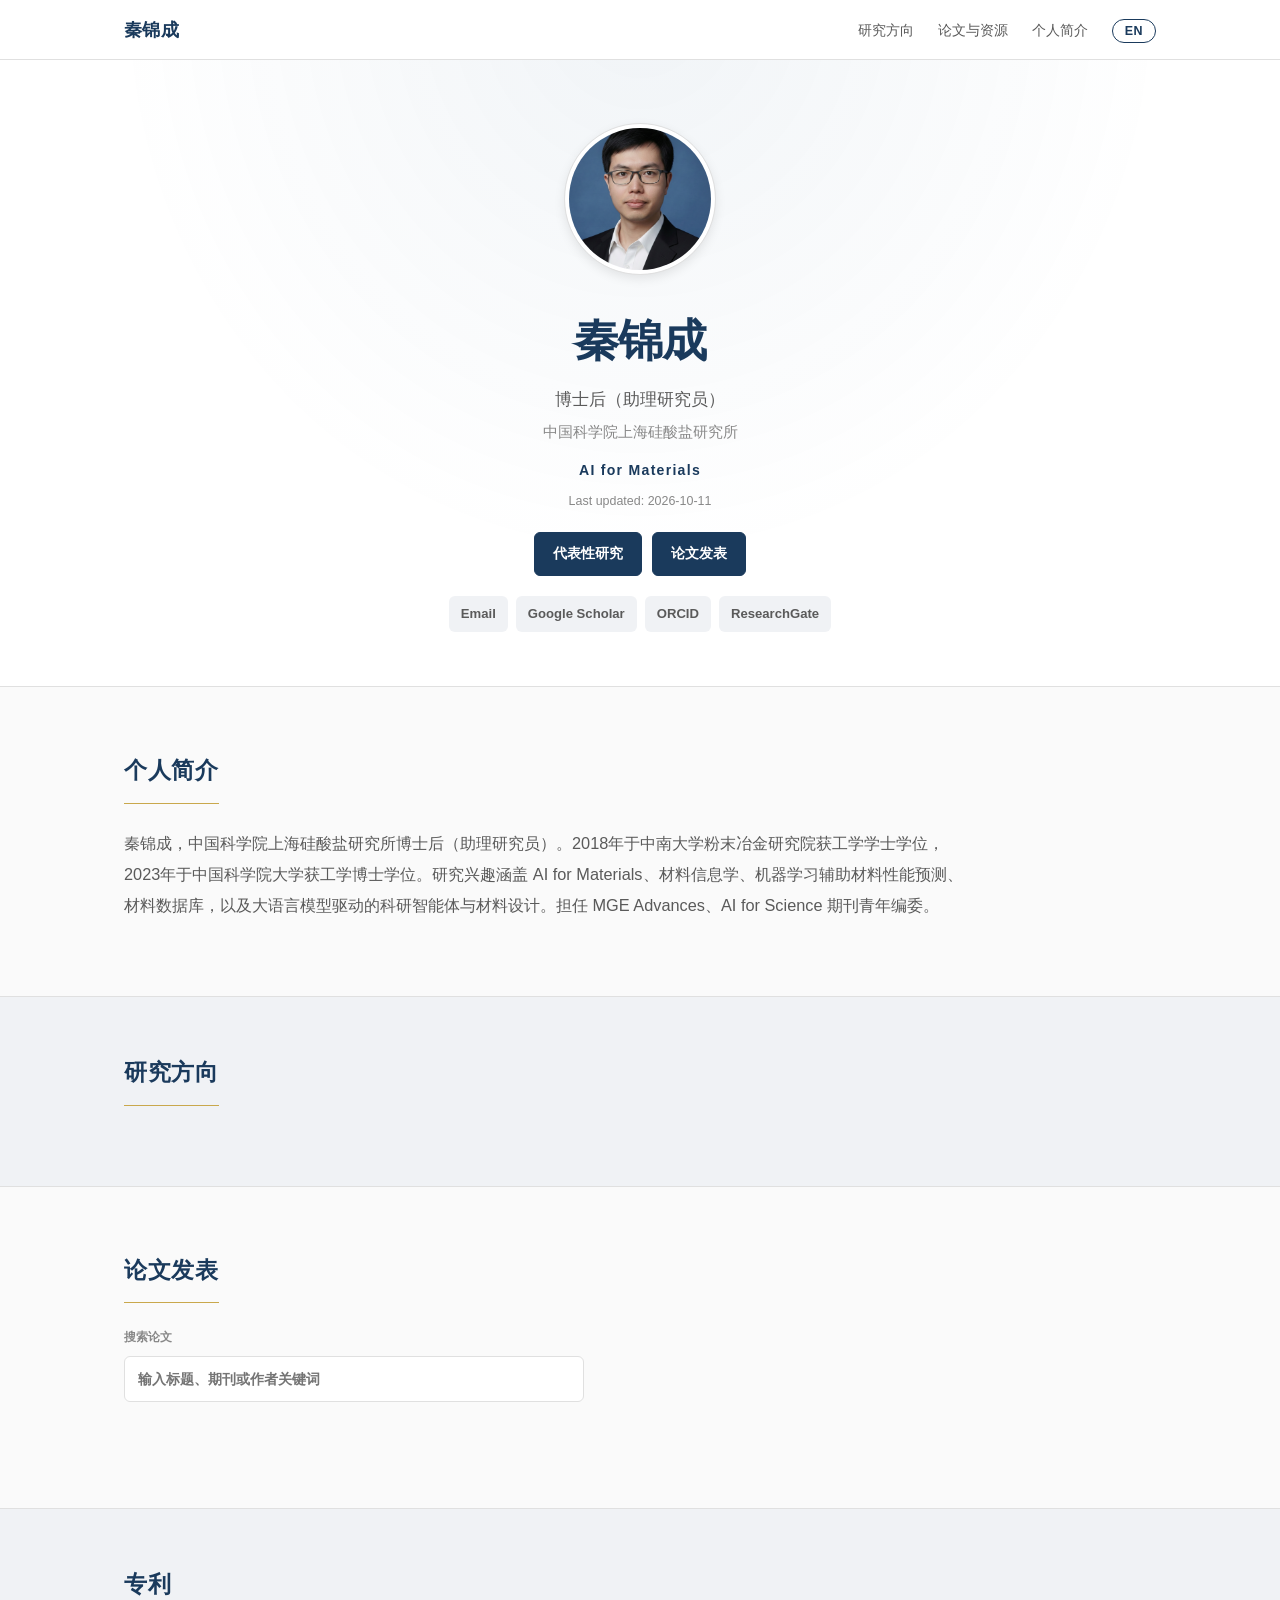
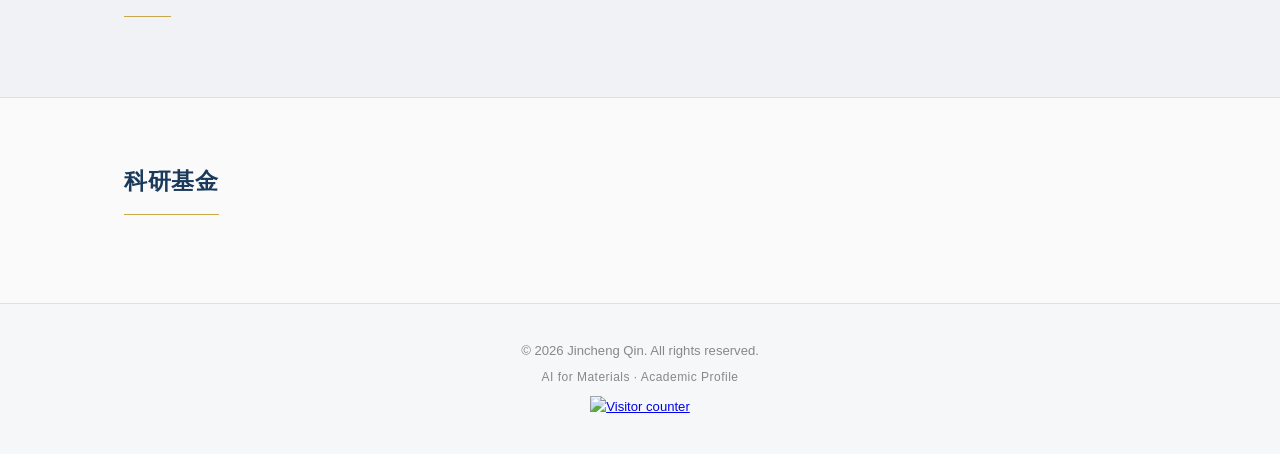
==== commit 28919fa3: "Restore accurate role and simplify homepage layout" ====
--- a/index.html
+++ b/index.html
@@ -3,10 +3,10 @@
 <head>
   <meta charset="UTF-8">
   <meta name="viewport" content="width=device-width, initial-scale=1.0">
-  <title>Jincheng Qin (秦锦成) | Materials Scientist | AI for Materials</title>
+  <title>Jincheng Qin (秦锦成) | Postdoctoral Researcher | AI for Materials</title>
 
   <!-- ===== SEO Meta Tags ===== -->
-  <meta name="description" content="Jincheng Qin (秦锦成) is a materials scientist at the Shanghai Institute of Ceramics, Chinese Academy of Sciences, working on AI for materials.">
+  <meta name="description" content="Jincheng Qin (秦锦成) is a postdoctoral researcher at the Shanghai Institute of Ceramics, Chinese Academy of Sciences, working on AI for Materials.">
   <meta name="keywords" content="秦锦成, Jincheng Qin, 上硅所, SICCAS, AI for Materials, materials informatics, machine learning, large language models, inorganic materials, microwave dielectric ceramics, MLCC, materials databases, materials discovery">
   <meta name="author" content="Jincheng Qin">
   <meta name="robots" content="index, follow, max-image-preview:large">
@@ -17,8 +17,8 @@
   <link rel="sitemap" type="application/xml" href="https://qinjcsiccas.github.io/cv/sitemap.xml">
 
   <!-- ===== Open Graph (for social sharing & AI agents like ChatGPT) ===== -->
-  <meta property="og:title" content="Jincheng Qin (秦锦成) | Materials Scientist | AI for Materials">
-  <meta property="og:description" content="Materials scientist working on AI for Materials, machine learning, materials informatics, and AI-assisted materials research.">
+  <meta property="og:title" content="Jincheng Qin (秦锦成) | Postdoctoral Researcher | AI for Materials">
+  <meta property="og:description" content="Postdoctoral researcher working on AI for Materials, machine learning, materials informatics, and AI-assisted materials research.">
   <meta property="og:type" content="profile">
   <meta property="og:url" content="https://qinjcsiccas.github.io/cv/">
   <meta property="og:image" content="https://qinjcsiccas.github.io/cv/images/Gemini.jpg">
@@ -38,7 +38,7 @@
     "@id":"https://qinjcsiccas.github.io/cv/#profile",
     "url":"https://qinjcsiccas.github.io/cv/",
     "name":"Jincheng Qin (秦锦成) - Personal Academic Homepage",
-    "description":"Personal academic homepage of Jincheng Qin (秦锦成), a materials scientist working on AI for Materials, machine learning, materials informatics, and AI-assisted materials research.",
+    "description":"Personal academic homepage of Jincheng Qin (秦锦成), a postdoctoral researcher working on AI for Materials, machine learning, materials informatics, and AI-assisted materials research.",
     "dateModified":"2026-10-11T00:00:00+08:00",
     "mainEntity":{
       "@type":"Person",
@@ -47,9 +47,9 @@
       "alternateName":["秦锦成","Qin Jincheng"],
       "givenName":"Jincheng",
       "familyName":"Qin",
-      "jobTitle":"Materials Scientist",
+      "jobTitle":"Postdoctoral Researcher",
       "url":"https://qinjcsiccas.github.io/cv/",
-      "description":"Materials scientist working on AI for Materials, machine learning, materials informatics, and AI-assisted materials research.",
+      "description":"Postdoctoral researcher working on AI for Materials, machine learning, materials informatics, and AI-assisted materials research.",
       "image":"https://qinjcsiccas.github.io/cv/images/Gemini.jpg",
       "affiliation":{"@type":"Organization","name":"Shanghai Institute of Ceramics, Chinese Academy of Sciences","alternateName":"中国科学院上海硅酸盐研究所"},
       "alumniOf":[{"@type":"Organization","name":"University of Chinese Academy of Sciences","alternateName":"中国科学院大学"},{"@type":"Organization","name":"Central South University","alternateName":"中南大学"}],
@@ -69,7 +69,6 @@
     <a href="#" class="nav-name" id="nav-name">秦锦成</a>
     <ul class="nav-links">
       <li><a href="#research" id="nav-research">研究方向</a></li>
-      <li><a href="#projects" id="nav-projects">研究项目</a></li>
       <li><a href="#publications" id="nav-pub">论文与资源</a></li>
       <li><a href="#about" id="nav-about">关于</a></li>
       <li><button class="lang-toggle" id="lang-btn">EN</button></li>
@@ -81,13 +80,13 @@
 <header class="hero" id="home">
   <img src="images/Gemini.jpg" alt="Jincheng Qin" class="hero-photo">
   <h1 class="hero-name" id="hero-name">秦锦成</h1>
-  <p class="hero-title" id="hero-title">材料科学研究者</p>
+  <p class="hero-title" id="hero-title">博士后（助理研究员）</p>
   <p class="hero-affiliation" id="hero-affiliation">中国科学院上海硅酸盐研究所</p>
   <p class="hero-tagline" id="hero-tagline">AI for Materials</p>
   <p class="hero-update" id="hero-update">Last updated: 2026-10-11</p>
   <div class="hero-cta">
-    <a class="button-primary" href="#projects" id="hero-projects-cta">代表性研究</a>
-    <a class="button-secondary" href="#publications" id="hero-pubs-cta">论文发表</a>
+    <a class="button-primary" href="#research" id="hero-projects-cta">代表性研究</a>
+    <a class="button-primary" href="#publications" id="hero-pubs-cta">论文发表</a>
   </div>
   <div class="hero-social">
     <a href="mailto:qinjccas@gmail.com" title="Email">Email</a>
@@ -101,23 +100,9 @@
 <section class="section" id="about">
   <h2 class="section-title" id="about-heading">个人简介</h2>
   <div class="about-text">
-    <div id="about-full" class="about-full">秦锦成，中国科学院上海硅酸盐研究所材料科学研究者。2018年于中南大学粉末冶金研究院获工学学士学位，2023年于中国科学院大学获工学博士学位。研究兴趣涵盖 AI for Materials、材料信息学、机器学习辅助材料性能预测、材料数据库，以及大语言模型驱动的科研智能体与材料设计。担任 MGE Advances、AI for Science 期刊青年编委。</div>
+    <div id="about-full" class="about-full">秦锦成，中国科学院上海硅酸盐研究所博士后（助理研究员）。2018年于中南大学粉末冶金研究院获工学学士学位，2023年于中国科学院大学获工学博士学位。研究兴趣涵盖 AI for Materials、材料信息学、机器学习辅助材料性能预测、材料数据库，以及大语言模型驱动的科研智能体与材料设计。担任 MGE Advances、AI for Science 期刊青年编委。</div>
   </div>
 </section>
-
-<!-- Selected Projects -->
-<div class="section-alt">
-  <section class="section" id="projects">
-    <div class="section-heading-row">
-      <div>
-        <p class="section-kicker" id="projects-kicker">SELECTED WORK</p>
-        <h2 class="section-title" id="projects-heading">代表性研究项目</h2>
-      </div>
-      <a class="text-link" href="projects/index.html" id="all-projects-link">查看全部项目 <span aria-hidden="true">↗</span></a>
-    </div>
-    <div class="project-grid" id="project-grid"></div>
-  </section>
-</div>
 
 <!-- Research Interests -->
 <div class="section-alt">
